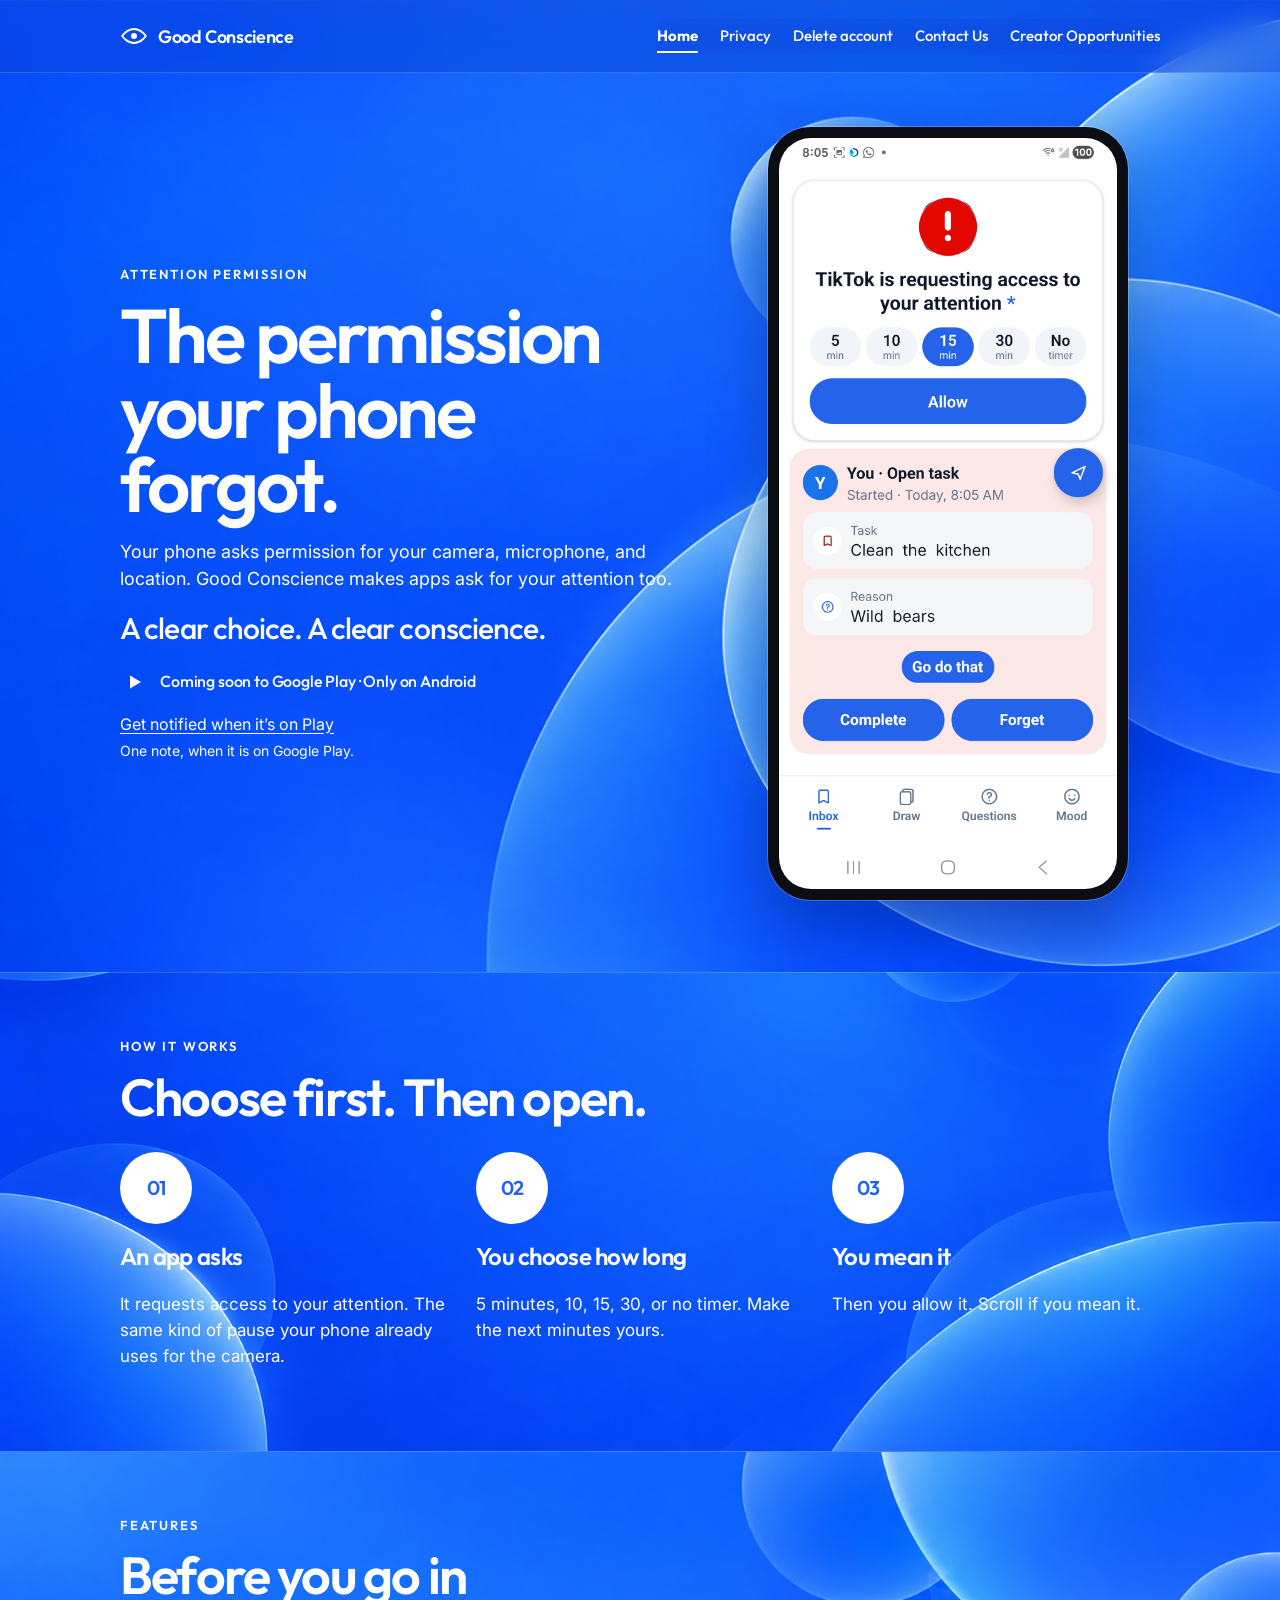
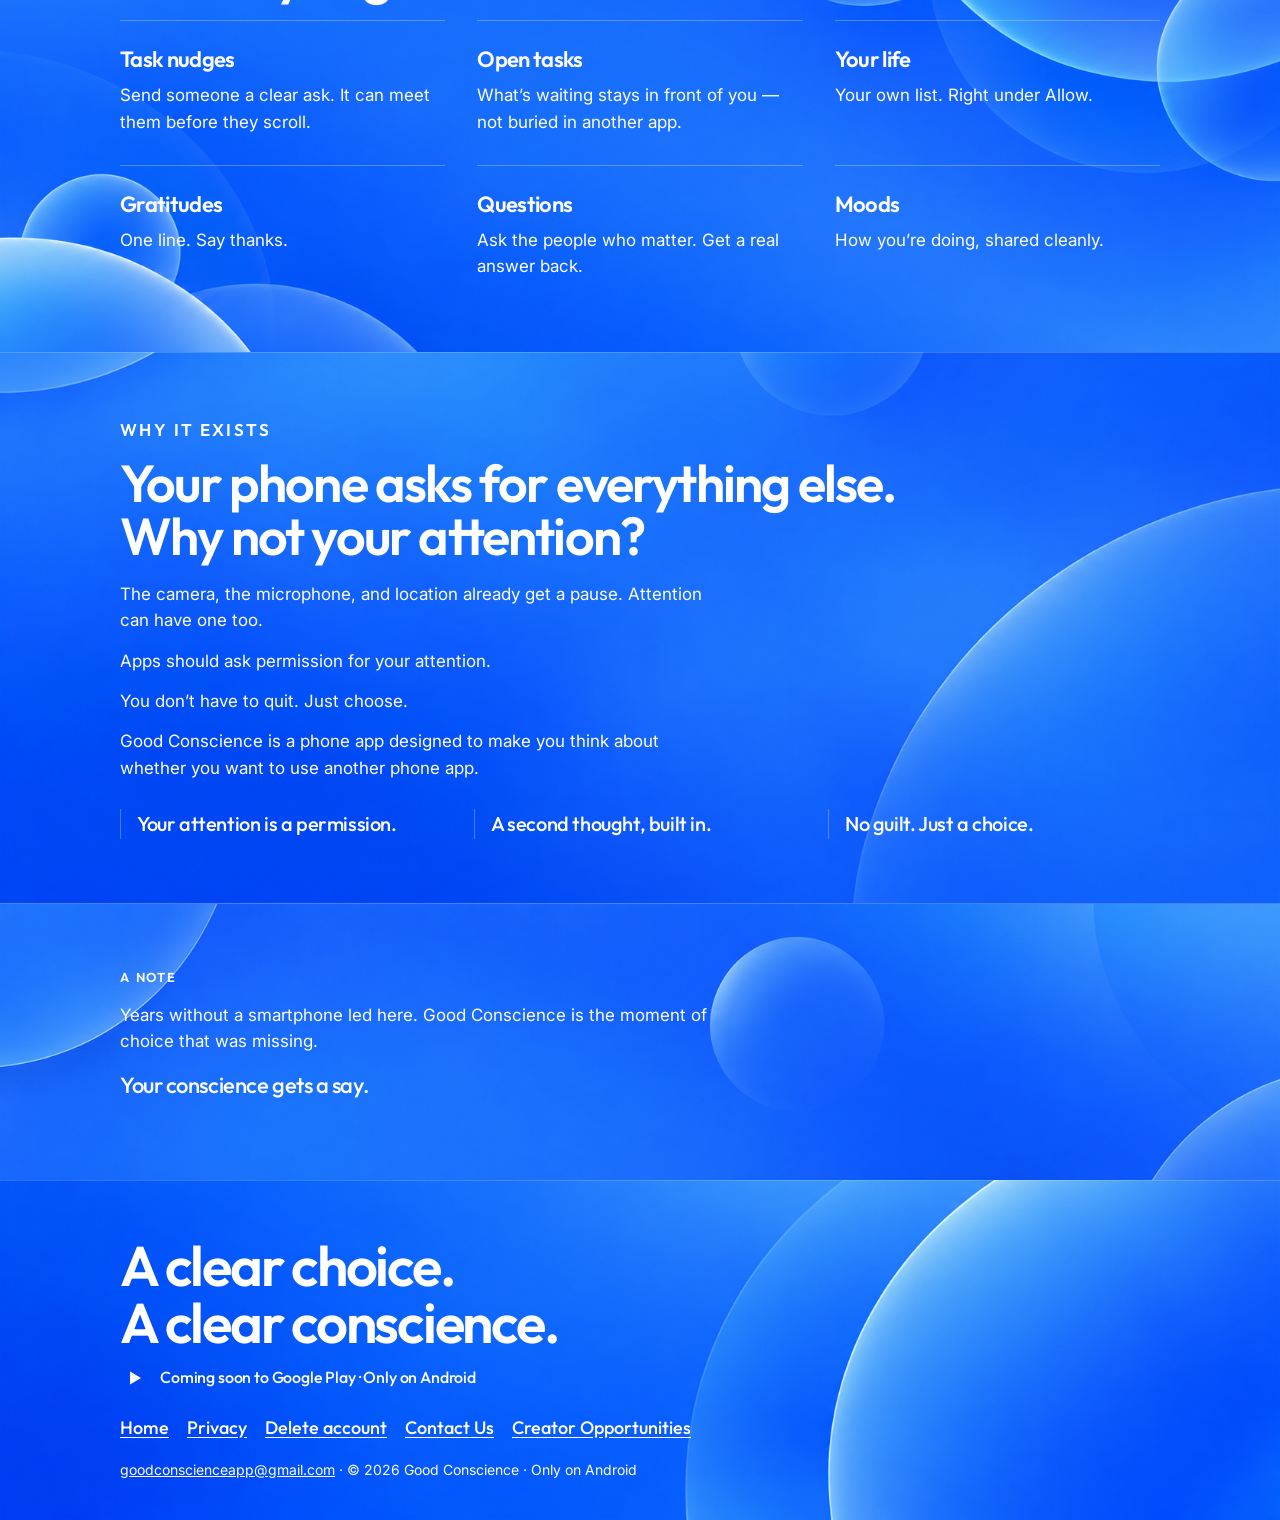
==== index.html @ 0070926f "Add orb backgrounds and the Before you go in features strip. Page chrome uses the supplied orb PNGs." ====
<!DOCTYPE html>
<html lang="en">
<head>
  <meta charset="utf-8">
  <meta name="viewport" content="width=device-width, initial-scale=1">
  <title>Good Conscience</title>
  <meta name="description" content="Your phone asks permission for your camera, microphone, and location. Good Conscience makes apps ask for your attention too. A clear choice. A clear conscience. Coming soon to Google Play. Only on Android.">
  <meta name="theme-color" content="#2563EA">
  <link rel="canonical" href="https://goodconscienceapp.github.io/good-conscience-site/">
  <link rel="icon" href="assets/favicon.svg" type="image/svg+xml">
  <link rel="preload" as="image" href="assets/bg/bg-orb-05.png">
  <link rel="preconnect" href="https://fonts.googleapis.com">
  <link rel="preconnect" href="https://fonts.gstatic.com" crossorigin>
  <link href="https://fonts.googleapis.com/css2?family=Inter:wght@400;500;600&amp;family=Outfit:wght@500;600;700&amp;display=swap" rel="stylesheet">
  <link rel="stylesheet" href="css/styles.css">
  <meta property="og:title" content="Good Conscience">
  <meta property="og:description" content="Your phone asks permission for your camera, microphone, and location. Good Conscience makes apps ask for your attention too. A clear choice. A clear conscience. Coming soon to Google Play. Only on Android.">
  <meta property="og:type" content="website">
  <meta property="og:url" content="https://goodconscienceapp.github.io/good-conscience-site/">
</head>
<body class="home">
  <a class="skip" href="#main">Skip to content</a>
  <header class="site-header">
    <div class="bar">
      <a class="logo" href="index.html"><svg width="28" height="28" viewBox="0 0 28 28" aria-hidden="true">
        <path d="M2.2 14s4.6-7 11.8-7 11.8 7 11.8 7-4.6 7-11.8 7S2.2 14 2.2 14z" fill="none" stroke="#fff" stroke-width="1.8"/>
        <circle cx="14" cy="14" r="3" fill="#fff"/>
      </svg> Good Conscience</a>
      <input class="nav-toggle" type="checkbox" id="nav-toggle">
      <label class="nav-btn" for="nav-toggle"><span class="closed">Menu</span><span class="open">Close</span></label>
      <nav class="nav" aria-label="Primary">
      <a href="index.html" aria-current="page">Home</a>
      <a href="privacy.html">Privacy</a>
      <a href="delete.html">Delete account</a>
      <a href="contact.html">Contact Us</a>
      <a href="creators.html">Creator Opportunities</a>
      </nav>
    </div>
  </header>
  <main id="main">
    <section class="hero">
      <div class="hero-copy">
        <p class="kicker">Attention permission</p>
        <h1>The permission your phone forgot.</h1>
        <p class="story">Your phone asks permission for your camera, microphone, and location. Good Conscience makes apps ask for your attention too.</p>
        <p class="payoff">A clear choice. A clear conscience.</p>
        <p class="store"><svg class="play" viewBox="0 0 28 28" aria-hidden="true">
        <path d="M10 7.5v13l11-6.5-11-6.5z" fill="#fff"/>
      </svg> <span>Coming soon to Google Play · Only on Android</span></p>
        <p class="notify"><a href="mailto:goodconscienceapp@gmail.com?subject=Notify%20me%20when%20Good%20Conscience%20is%20on%20Google%20Play&amp;body=Please%20tell%20me%20when%20Good%20Conscience%20is%20on%20Google%20Play.%0A%0A">Get notified when it’s on Play</a> <span>One note, when it is on Google Play.</span></p>
      </div>
      <figure class="phone">
        <img src="assets/access-screen.png" width="1080" height="2400" alt="Good Conscience access screen. TikTok is requesting access to your attention, with 5, 10, 15, or 30 minutes, or no timer, and Allow. Under that, an open task is expanded: the task, the reason, and Go do that." fetchpriority="high" decoding="async">
      </figure>
    </section>
    <section class="band" id="how" aria-labelledby="how-title">
      <p class="kicker">How it works</p>
      <h2 id="how-title">Choose first. Then open.</h2>
      <ol class="steps">
        <li class="step">
          <span class="num">01</span>
          <h3>An app asks</h3>
          <p>It requests access to your attention. The same kind of pause your phone already uses for the camera.</p>
        </li>
        <li class="step">
          <span class="num">02</span>
          <h3>You choose how long</h3>
          <p>5 minutes, 10, 15, 30, or no timer. Make the next minutes yours.</p>
        </li>
        <li class="step">
          <span class="num">03</span>
          <h3>You mean it</h3>
          <p>Then you allow it. Scroll if you mean it.</p>
        </li>
      </ol>
    </section>
    <section class="band" id="features" aria-labelledby="features-title">
      <p class="kicker">Features</p>
      <h2 id="features-title">Before you go in</h2>
      <ul class="features">
        <li>
          <h3>Task nudges</h3>
          <p>Send someone a clear ask. It can meet them before they scroll.</p>
        </li>
        <li>
          <h3>Open tasks</h3>
          <p>What’s waiting stays in front of you — not buried in another app.</p>
        </li>
        <li>
          <h3>Your life</h3>
          <p>Your own list. Right under Allow.</p>
        </li>
        <li>
          <h3>Gratitudes</h3>
          <p>One line. Say thanks.</p>
        </li>
        <li>
          <h3>Questions</h3>
          <p>Ask the people who matter. Get a real answer back.</p>
        </li>
        <li>
          <h3>Moods</h3>
          <p>How you’re doing, shared cleanly.</p>
        </li>
      </ul>
    </section>
    <section class="band why" id="why" aria-labelledby="why-title">
      <p class="kicker">Why it exists</p>
      <h2 id="why-title">Your phone asks for everything else. Why not your attention?</h2>
      <p>The camera, the microphone, and location already get a pause. Attention can have one too.</p>
      <p>Apps should ask permission for your attention.</p>
      <p>You don’t have to quit. Just choose.</p>
      <p>Good Conscience is a phone app designed to make you think about whether you want to use another phone app.</p>
      <ul class="phrases">
        <li class="phrase">Your attention is a permission.</li>
        <li class="phrase">A second thought, built in.</li>
        <li class="phrase">No guilt. Just a choice.</li>
      </ul>
    </section>
    <section class="band" id="note" aria-labelledby="note-title">
      <p class="kicker" id="note-title">A note</p>
      <p class="note-copy">Years without a smartphone led here. Good Conscience is the moment of choice that was missing.</p>
      <p class="note-copy">Your conscience gets a say.</p>
    </section>
  </main>
  <footer class="site-footer">
    <div class="footer-inner">
      <p class="footer-payoff">A clear choice.<br>A clear conscience.</p>
      <p class="store"><svg class="play" viewBox="0 0 28 28" aria-hidden="true">
        <path d="M10 7.5v13l11-6.5-11-6.5z" fill="#fff"/>
      </svg> <span>Coming soon to Google Play · Only on Android</span></p>
      <nav class="footer-links" aria-label="Footer">
        <a href="index.html">Home</a>
        <a href="privacy.html">Privacy</a>
        <a href="delete.html">Delete account</a>
        <a href="contact.html">Contact Us</a>
        <a href="creators.html">Creator Opportunities</a>
      </nav>
      <p class="fine"><a href="mailto:goodconscienceapp@gmail.com">goodconscienceapp@gmail.com</a> · © 2026 Good Conscience · Only on Android</p>
    </div>
  </footer>
</body>
</html>
---- css/styles.css ----
:root {
  --blue: #2563ea;
  --ink: #101828;
  --white: #ffffff;
  --display: "Outfit", "Avenir Next", "Segoe UI", sans-serif;
  --body: "Inter", "Segoe UI", sans-serif;
  --header: 72px;
  --measure: 40rem;
  --wide: 1120px;
}

*,
*::before,
*::after {
  box-sizing: border-box;
}

html {
  scroll-behavior: smooth;
}

body {
  margin: 0;
  background: var(--blue);
  color: var(--white);
  font-family: var(--body);
  font-size: 18px;
  line-height: 1.5;
  text-rendering: optimizeLegibility;
}

img {
  max-width: 100%;
  height: auto;
}

a {
  color: inherit;
}

:focus-visible {
  outline: 3px solid var(--white);
  outline-offset: 3px;
}

::selection {
  background: var(--white);
  color: var(--blue);
}

.skip {
  position: absolute;
  left: 16px;
  top: -48px;
  z-index: 40;
  background: var(--white);
  color: var(--blue);
  padding: 8px 14px;
  border-radius: 999px;
  font-family: var(--display);
  font-weight: 600;
  text-decoration: none;
}

.skip:focus {
  top: 12px;
}

.sr {
  position: absolute;
  width: 1px;
  height: 1px;
  padding: 0;
  margin: -1px;
  overflow: hidden;
  clip: rect(0, 0, 0, 0);
  white-space: nowrap;
  border: 0;
}

.site-header {
  position: sticky;
  top: 0;
  z-index: 30;
  background: rgba(18, 62, 210, 0.42);
  backdrop-filter: blur(16px) saturate(1.15);
  -webkit-backdrop-filter: blur(16px) saturate(1.15);
  border-bottom: 1px solid rgba(255, 255, 255, 0.16);
}

.bar {
  max-width: var(--wide);
  margin: 0 auto;
  min-height: var(--header);
  padding: 14px 22px;
  display: flex;
  align-items: center;
  justify-content: space-between;
  gap: 20px;
  position: relative;
}

.logo {
  display: inline-flex;
  align-items: center;
  gap: 10px;
  text-decoration: none;
  font-family: var(--display);
  font-weight: 600;
  font-size: 18px;
  letter-spacing: -0.02em;
  white-space: nowrap;
}

.logo svg {
  display: block;
}

.nav-toggle {
  position: absolute;
  width: 1px;
  height: 1px;
  margin: 0;
  opacity: 0;
}

.nav-btn {
  display: inline-flex;
  align-items: center;
  justify-content: center;
  border: 1px solid rgba(255, 255, 255, 0.55);
  border-radius: 999px;
  padding: 8px 16px;
  font-family: var(--display);
  font-weight: 600;
  font-size: 15px;
  cursor: pointer;
}

.nav-btn .open {
  display: none;
}

.nav-toggle:checked + .nav-btn .closed {
  display: none;
}

.nav-toggle:checked + .nav-btn .open {
  display: inline;
}

.nav-toggle:focus-visible + .nav-btn {
  outline: 3px solid var(--white);
  outline-offset: 3px;
}

.nav {
  display: none;
  position: absolute;
  left: 0;
  right: 0;
  top: 100%;
  background: rgba(14, 52, 190, 0.94);
  backdrop-filter: blur(18px);
  -webkit-backdrop-filter: blur(18px);
  border-bottom: 1px solid rgba(255, 255, 255, 0.16);
  padding: 8px 22px 22px;
  flex-direction: column;
  gap: 4px;
}

.nav-toggle:checked ~ .nav {
  display: flex;
}

.nav a {
  text-decoration: none;
  font-family: var(--display);
  font-weight: 500;
  font-size: 18px;
  padding: 12px 0;
  border-bottom: 1px solid rgba(255, 255, 255, 0.12);
}

.nav a[aria-current="page"] {
  font-weight: 700;
}

.hero,
.band,
.page,
.site-footer {
  position: relative;
}

.hero {
  max-width: none;
  width: 100%;
  margin: 0;
  padding: 36px max(22px, calc((100% - var(--wide)) / 2 + 22px)) 28px;
  display: grid;
  gap: 28px;
  overflow: hidden;
  background-color: var(--blue);
  background-repeat: no-repeat;
  background-size: cover;
  background-position: left center;
}

.hero-copy,
.phone {
  position: relative;
  z-index: 1;
}

.kicker {
  margin: 0 0 14px;
  font-family: var(--display);
  font-size: 13px;
  font-weight: 600;
  letter-spacing: 0.14em;
  text-transform: uppercase;
}

h1,
h2,
.payoff,
.logo,
.step h3,
.phrase,
.button,
.nav a,
.nav-btn,
.store {
  font-family: var(--display);
}

h1 {
  margin: 0 0 16px;
  font-weight: 600;
  font-size: clamp(40px, 8vw, 76px);
  line-height: 0.98;
  letter-spacing: -0.04em;
}

.story {
  margin: 0 0 18px;
  max-width: 36rem;
  font-size: 18px;
  line-height: 1.5;
}

.payoff {
  margin: 0 0 22px;
  font-size: clamp(22px, 3vw, 30px);
  font-weight: 500;
  letter-spacing: -0.03em;
  line-height: 1.2;
}

.store {
  display: flex;
  align-items: center;
  gap: 12px;
  margin: 0 0 16px;
  font-size: 16px;
  font-weight: 500;
  letter-spacing: -0.01em;
  line-height: 1.35;
}

.play {
  flex: 0 0 auto;
  width: 28px;
  height: 28px;
}

.notify {
  display: inline-block;
  margin: 0;
  color: var(--white);
  font-size: 16px;
  text-underline-offset: 3px;
}

.notify span {
  display: block;
  margin-top: 4px;
  font-size: 14px;
}

.phone {
  margin: 8px auto 0;
  width: min(340px, 86vw);
  padding: 11px;
  background: #0b0d12;
  border-radius: 42px;
  box-shadow:
    0 0 0 1px rgba(255, 255, 255, 0.22),
    0 28px 60px rgba(6, 16, 48, 0.28);
}

.phone img {
  display: block;
  width: 100%;
  height: auto;
  border-radius: 32px;
  background: #fff;
}

.band {
  max-width: none;
  width: 100%;
  margin: 0;
  padding: 64px max(22px, calc((100% - var(--wide)) / 2 + 22px));
  border-top: 1px solid rgba(255, 255, 255, 0.18);
  background-color: var(--blue);
  background-repeat: no-repeat;
  background-size: cover;
}

h2 {
  margin: 0 0 18px;
  max-width: 16em;
  font-weight: 600;
  font-size: clamp(32px, 5vw, 52px);
  line-height: 1.02;
  letter-spacing: -0.035em;
}

.lede,
.why p,
.note-copy {
  margin: 0 0 14px;
  max-width: 38rem;
}

.steps {
  list-style: none;
  margin: 28px 0 0;
  padding: 0;
  display: grid;
  gap: 28px;
}

.step {
  margin: 0;
}

.num {
  display: grid;
  place-items: center;
  width: 72px;
  height: 72px;
  margin-bottom: 14px;
  border-radius: 50%;
  background: var(--white);
  color: var(--blue);
  font-family: var(--display);
  font-weight: 600;
  font-size: 20px;
  letter-spacing: -0.03em;
}

.step h3 {
  margin: 0 0 8px;
  font-size: 24px;
  font-weight: 600;
  letter-spacing: -0.03em;
}

.step p,
.why p,
.note-copy,
.page p,
.doc p,
.features p {
  font-size: 17px;
  line-height: 1.55;
}

.features {
  list-style: none;
  margin: 8px 0 0;
  padding: 0;
  display: grid;
  gap: 0;
}

.features li {
  margin: 0;
  padding: 22px 0 8px;
  border-top: 1px solid rgba(255, 255, 255, 0.28);
}

.features h3 {
  margin: 0 0 6px;
  font-family: var(--display);
  font-size: 22px;
  font-weight: 600;
  letter-spacing: -0.03em;
}

.features p {
  margin: 0;
  max-width: 36ch;
}

.phrases {
  list-style: none;
  margin: 28px 0 0;
  padding: 0;
  display: grid;
  gap: 12px;
}

.phrase {
  margin: 0;
  padding-top: 12px;
  border-top: 1px solid rgba(255, 255, 255, 0.28);
  font-size: 20px;
  font-weight: 500;
  letter-spacing: -0.02em;
}

.note-copy + .note-copy {
  margin-top: 8px;
  font-family: var(--display);
  font-size: 22px;
  font-weight: 500;
  letter-spacing: -0.02em;
}

.page {
  max-width: 760px;
  margin: 0 auto;
  padding: 40px 22px 72px;
}

.page h1 {
  font-size: clamp(40px, 7vw, 68px);
  max-width: 14ch;
}

.page .story {
  font-size: 18px;
}

.page .payoff {
  margin-top: 28px;
}

.mail {
  display: inline-block;
  margin-top: 8px;
  color: var(--white);
  font-family: var(--display);
  font-weight: 600;
  font-size: 18px;
  letter-spacing: -0.02em;
}

.points {
  margin: 28px 0 0;
  padding: 0;
  list-style: none;
  display: grid;
  gap: 18px;
}

.points li {
  padding-top: 16px;
  border-top: 1px solid rgba(255, 255, 255, 0.22);
}

.points h2 {
  font-size: 22px;
  max-width: none;
  margin: 0 0 6px;
}

.doc {
  max-width: 42rem;
  margin: 0 auto;
  padding: 36px 22px 88px;
}

.doc h1 {
  font-size: clamp(36px, 6vw, 56px);
  max-width: 16ch;
  margin-bottom: 12px;
}

.doc h2 {
  font-size: 26px;
  max-width: none;
  margin: 36px 0 8px;
  letter-spacing: -0.03em;
}

.doc p {
  margin: 0 0 14px;
}

.doc a,
.page a {
  overflow-wrap: anywhere;
}

.doc a {
  color: var(--white);
}

.doc .button {
  display: inline-block;
  margin: 8px 0 20px;
  background: var(--white);
  color: var(--blue);
  text-decoration: none;
  border-radius: 999px;
  padding: 14px 22px;
  font-family: var(--display);
  font-weight: 600;
  letter-spacing: -0.02em;
}

.doc .button:hover {
  background: rgba(255, 255, 255, 0.9);
}

.doc .button:focus-visible {
  outline-color: #0b1220;
}

.doc .note {
  background: rgba(255, 255, 255, 0.12);
  border-radius: 22px;
  padding: 16px 18px;
}

.site-footer {
  border-top: 1px solid rgba(255, 255, 255, 0.18);
  padding: 56px max(22px, calc((100% - var(--wide)) / 2 + 22px)) 40px;
  background-color: var(--blue);
  background-repeat: no-repeat;
  background-size: cover;
}

.footer-inner {
  max-width: var(--wide);
  margin: 0 auto;
}

.footer-payoff {
  margin: 0 0 12px;
  font-family: var(--display);
  font-weight: 600;
  font-size: clamp(32px, 5vw, 56px);
  line-height: 1.02;
  letter-spacing: -0.04em;
}

.footer-links {
  display: flex;
  flex-wrap: wrap;
  gap: 8px 18px;
  margin: 22px 0 18px;
}

.footer-links a {
  font-family: var(--display);
  font-weight: 500;
  text-underline-offset: 3px;
}

.fine {
  margin: 0;
  font-size: 14px;
}

@media (min-width: 800px) {
  .features {
    grid-template-columns: repeat(3, 1fr);
    gap: 22px 32px;
  }

  .steps {
    grid-template-columns: repeat(3, 1fr);
    gap: 28px;
  }

  .phrases {
    grid-template-columns: repeat(3, 1fr);
    gap: 22px;
  }

  .phrase {
    padding-top: 0;
    padding-left: 16px;
    border-top: 0;
    border-left: 1px solid rgba(255, 255, 255, 0.28);
  }
}

@media (min-width: 980px) {
  .nav-btn {
    display: none;
  }

  .nav {
    display: flex;
    position: static;
    flex-direction: row;
    align-items: center;
    gap: 4px 22px;
    padding: 0;
    border: 0;
    background: transparent;
  }

  .nav a {
    font-size: 15px;
    padding: 6px 0;
    border-bottom: 0;
  }

  .nav a[aria-current="page"] {
    box-shadow: inset 0 -2px 0 var(--white);
  }

  .hero {
    grid-template-columns: minmax(0, 1.15fr) minmax(280px, 0.85fr);
    align-items: center;
    gap: 40px;
    padding: calc(54px + var(--header)) max(40px, calc((100% - var(--wide)) / 2 + 40px)) 72px;
    min-height: 100vh;
    background-position: 72% center;
  }

  .phone {
    width: min(360px, 100%);
    margin: 0 auto;
  }

  .bar {
    padding-left: 40px;
    padding-right: 40px;
  }

  .band,
  .site-footer {
    padding-left: max(40px, calc((100% - var(--wide)) / 2 + 40px));
    padding-right: max(40px, calc((100% - var(--wide)) / 2 + 40px));
  }
}

/* Real orb fields. Files are the supplied PNGs, scaled and cropped with cover. */
.home .hero {
  margin-top: calc(var(--header) * -1);
  padding-top: calc(36px + var(--header));
  background-image: url("../assets/bg/bg-orb-05.png");
}

.home #how {
  background-image: url("../assets/bg/bg-orb-03.png");
  background-position: center 72%;
}

.home #features {
  background-image: url("../assets/bg/bg-orb-01.png");
  background-position: left top;
}

.home #why {
  background-image: url("../assets/bg/bg-orb-02.png");
  background-position: left bottom;
}

.home #note {
  background-image: url("../assets/bg/bg-orb-08.png");
  background-position: center top;
}

.home .site-footer {
  background-image: url("../assets/bg/bg-orb-06.png");
  background-position: left bottom;
}

.orb-page {
  background-color: var(--blue);
  background-repeat: no-repeat;
  background-size: cover;
  background-position: center center;
}

.orb-03 { background-image: url("../assets/bg/bg-orb-03.png"); background-position: center bottom; }
.orb-01 { background-image: url("../assets/bg/bg-orb-01.png"); background-position: left top; }
.orb-04 { background-image: url("../assets/bg/bg-orb-04.png"); background-position: center bottom; }
.orb-07 { background-image: url("../assets/bg/bg-orb-07.png"); background-position: center top; }
.orb-09 { background-image: url("../assets/bg/bg-orb-09.png"); background-position: left bottom; }

@media (min-width: 980px) {
  .home .hero {
    padding-top: calc(54px + var(--header));
  }

  .orb-page {
    background-attachment: fixed;
  }
}

@media (prefers-reduced-motion: reduce) {
  html {
    scroll-behavior: auto;
  }

  .orb-page {
    background-attachment: scroll;
  }
}
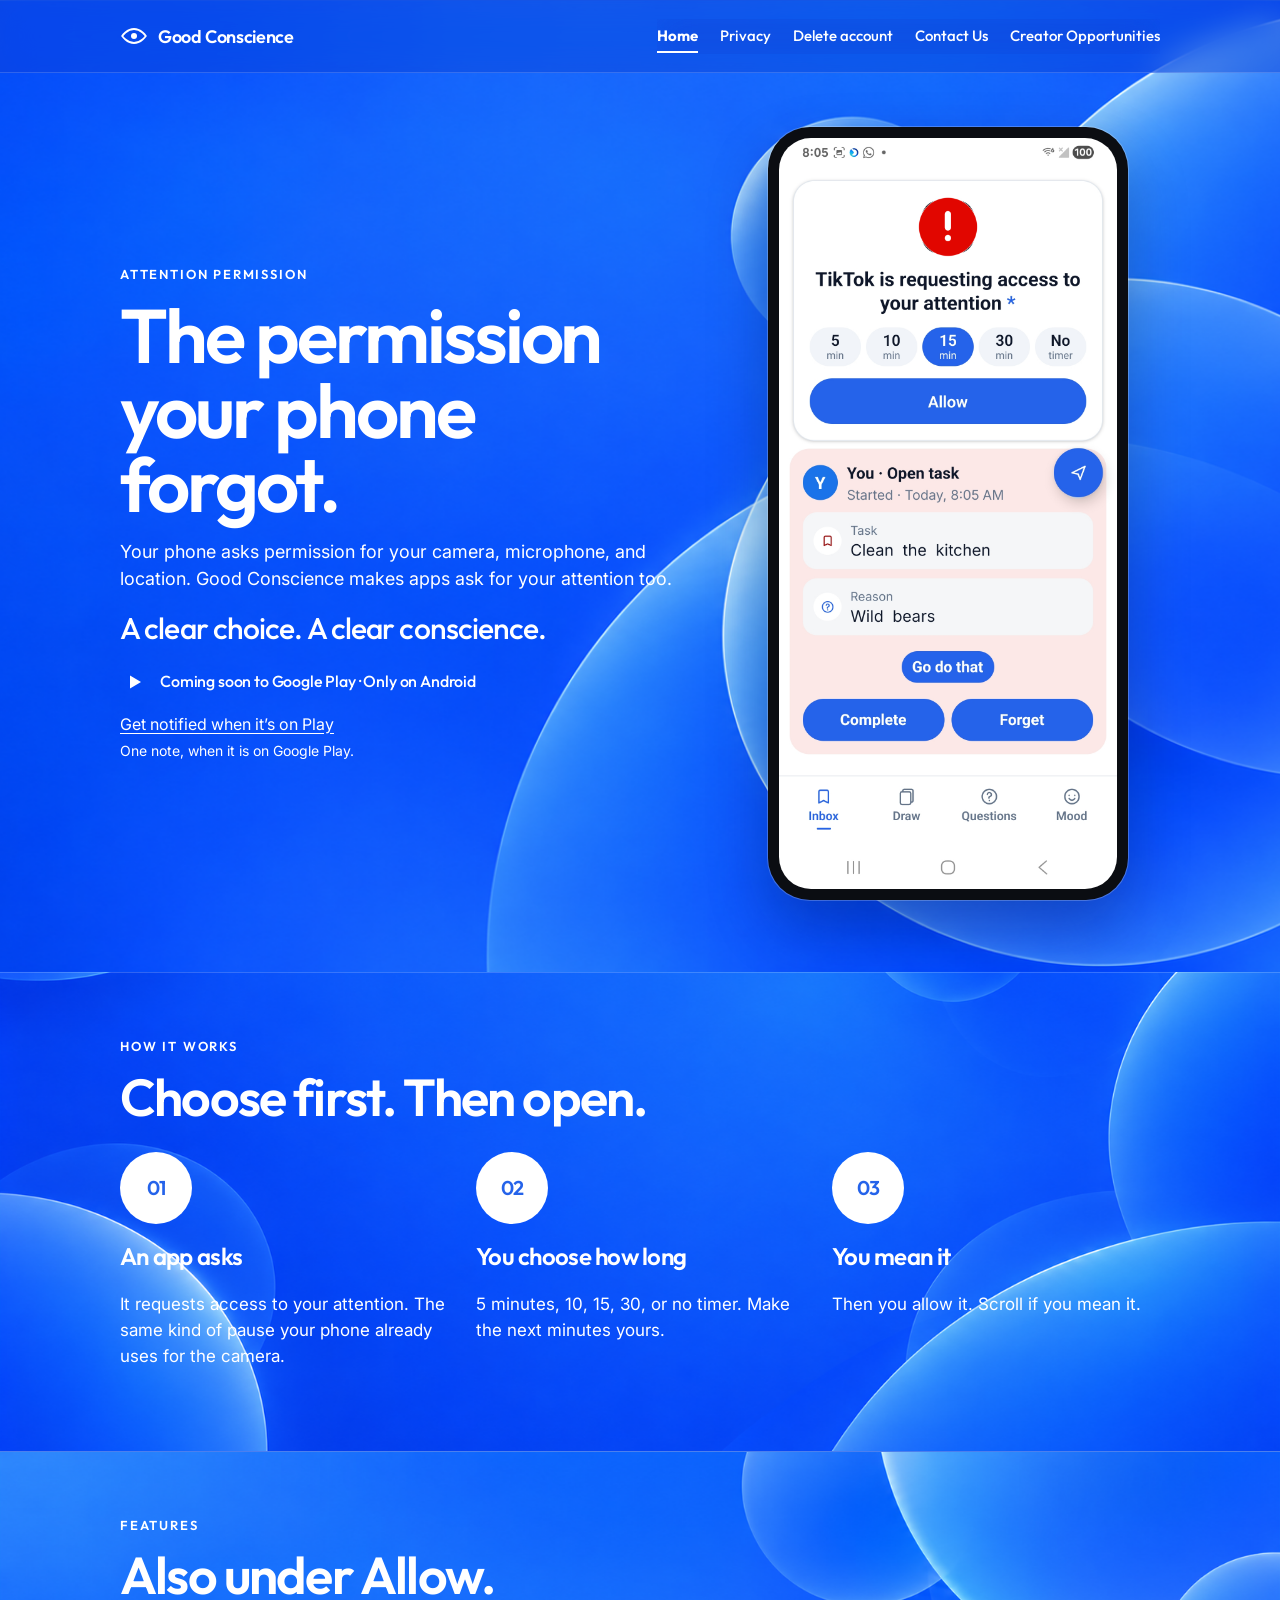
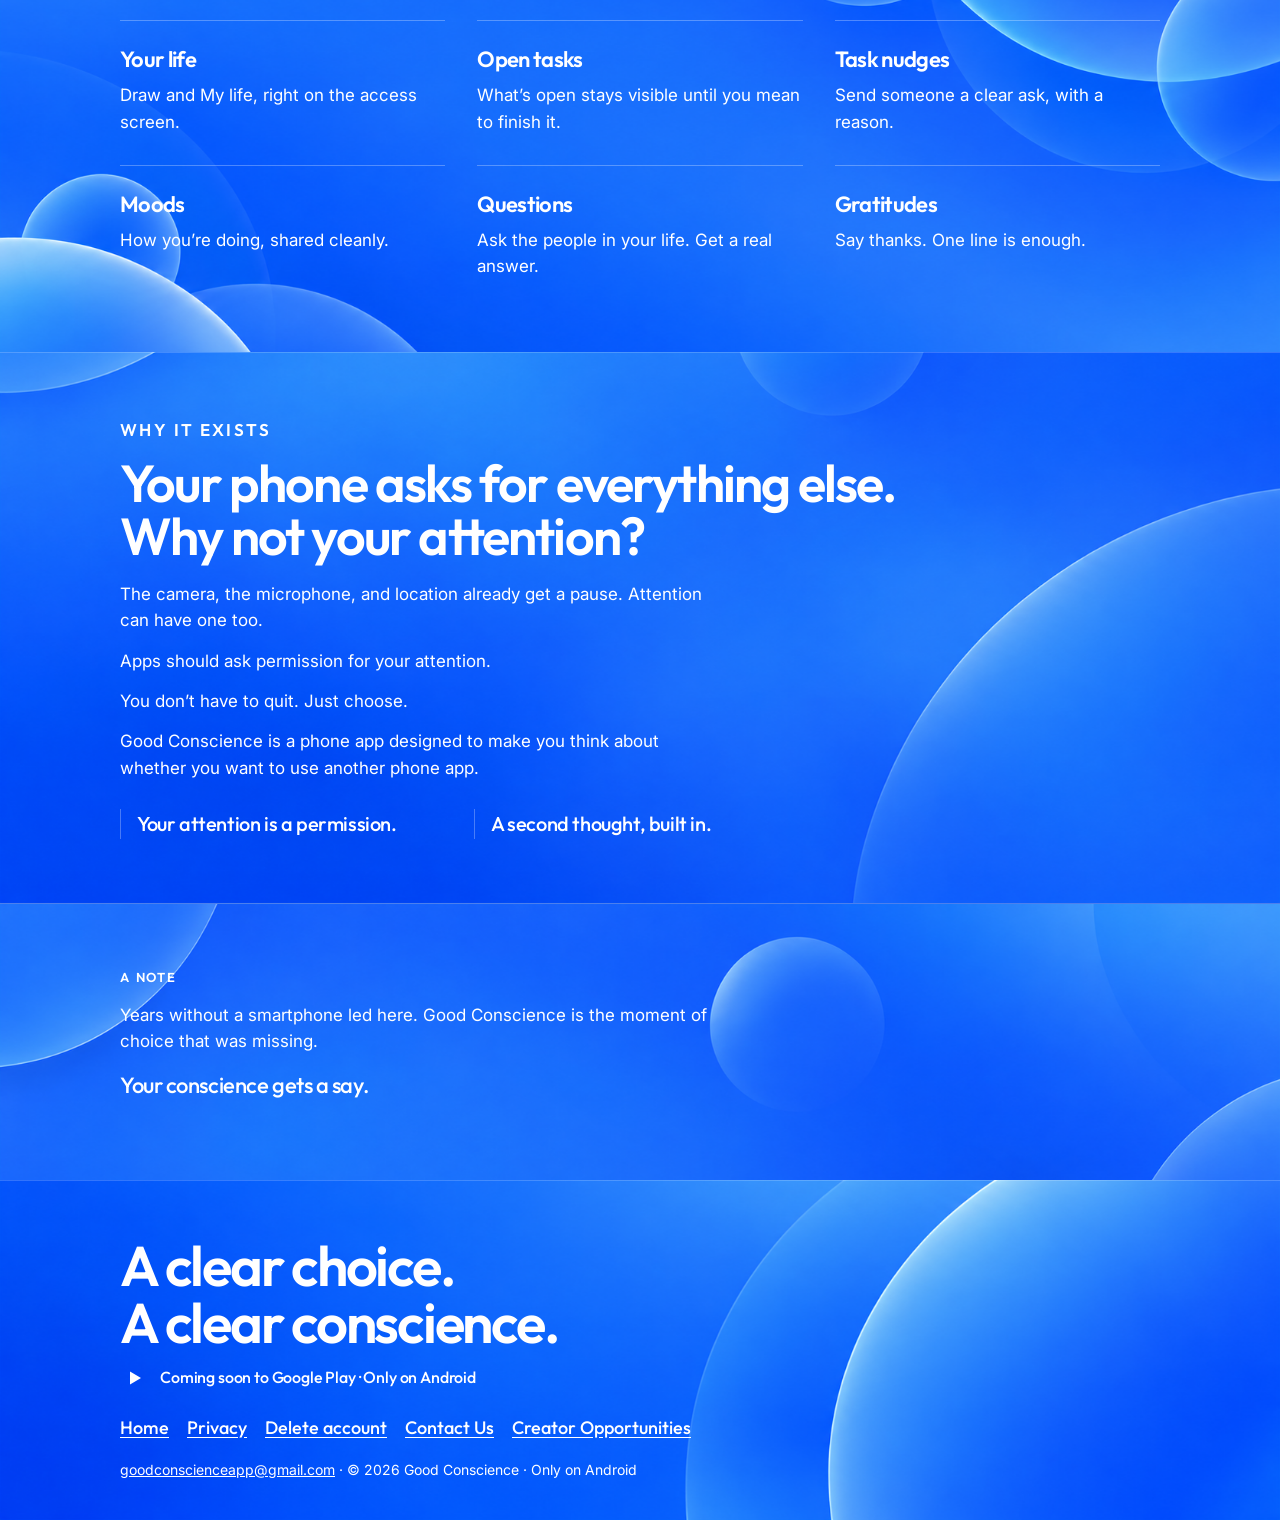
==== commit 263a1ae1: "Update the Features strip to Also under Allow. Six short lines, in order: Your life, Open tasks, Tas" ====
--- a/index.html
+++ b/index.html
@@ -76,31 +76,31 @@
     </section>
     <section class="band" id="features" aria-labelledby="features-title">
       <p class="kicker">Features</p>
-      <h2 id="features-title">Before you go in</h2>
+      <h2 id="features-title">Also under Allow.</h2>
       <ul class="features">
         <li>
-          <h3>Task nudges</h3>
-          <p>Send someone a clear ask. It can meet them before they scroll.</p>
+          <h3>Your life</h3>
+          <p>Draw and My life, right on the access screen.</p>
         </li>
         <li>
           <h3>Open tasks</h3>
-          <p>What’s waiting stays in front of you — not buried in another app.</p>
+          <p>What’s open stays visible until you mean to finish it.</p>
         </li>
         <li>
-          <h3>Your life</h3>
-          <p>Your own list. Right under Allow.</p>
-        </li>
-        <li>
-          <h3>Gratitudes</h3>
-          <p>One line. Say thanks.</p>
-        </li>
-        <li>
-          <h3>Questions</h3>
-          <p>Ask the people who matter. Get a real answer back.</p>
+          <h3>Task nudges</h3>
+          <p>Send someone a clear ask, with a reason.</p>
         </li>
         <li>
           <h3>Moods</h3>
           <p>How you’re doing, shared cleanly.</p>
+        </li>
+        <li>
+          <h3>Questions</h3>
+          <p>Ask the people in your life. Get a real answer.</p>
+        </li>
+        <li>
+          <h3>Gratitudes</h3>
+          <p>Say thanks. One line is enough.</p>
         </li>
       </ul>
     </section>
@@ -114,7 +114,6 @@
       <ul class="phrases">
         <li class="phrase">Your attention is a permission.</li>
         <li class="phrase">A second thought, built in.</li>
-        <li class="phrase">No guilt. Just a choice.</li>
       </ul>
     </section>
     <section class="band" id="note" aria-labelledby="note-title">
--- a/css/styles.css
+++ b/css/styles.css
@@ -403,7 +403,7 @@
 
 .features p {
   margin: 0;
-  max-width: 36ch;
+  max-width: 28em;
 }
 
 .phrases {
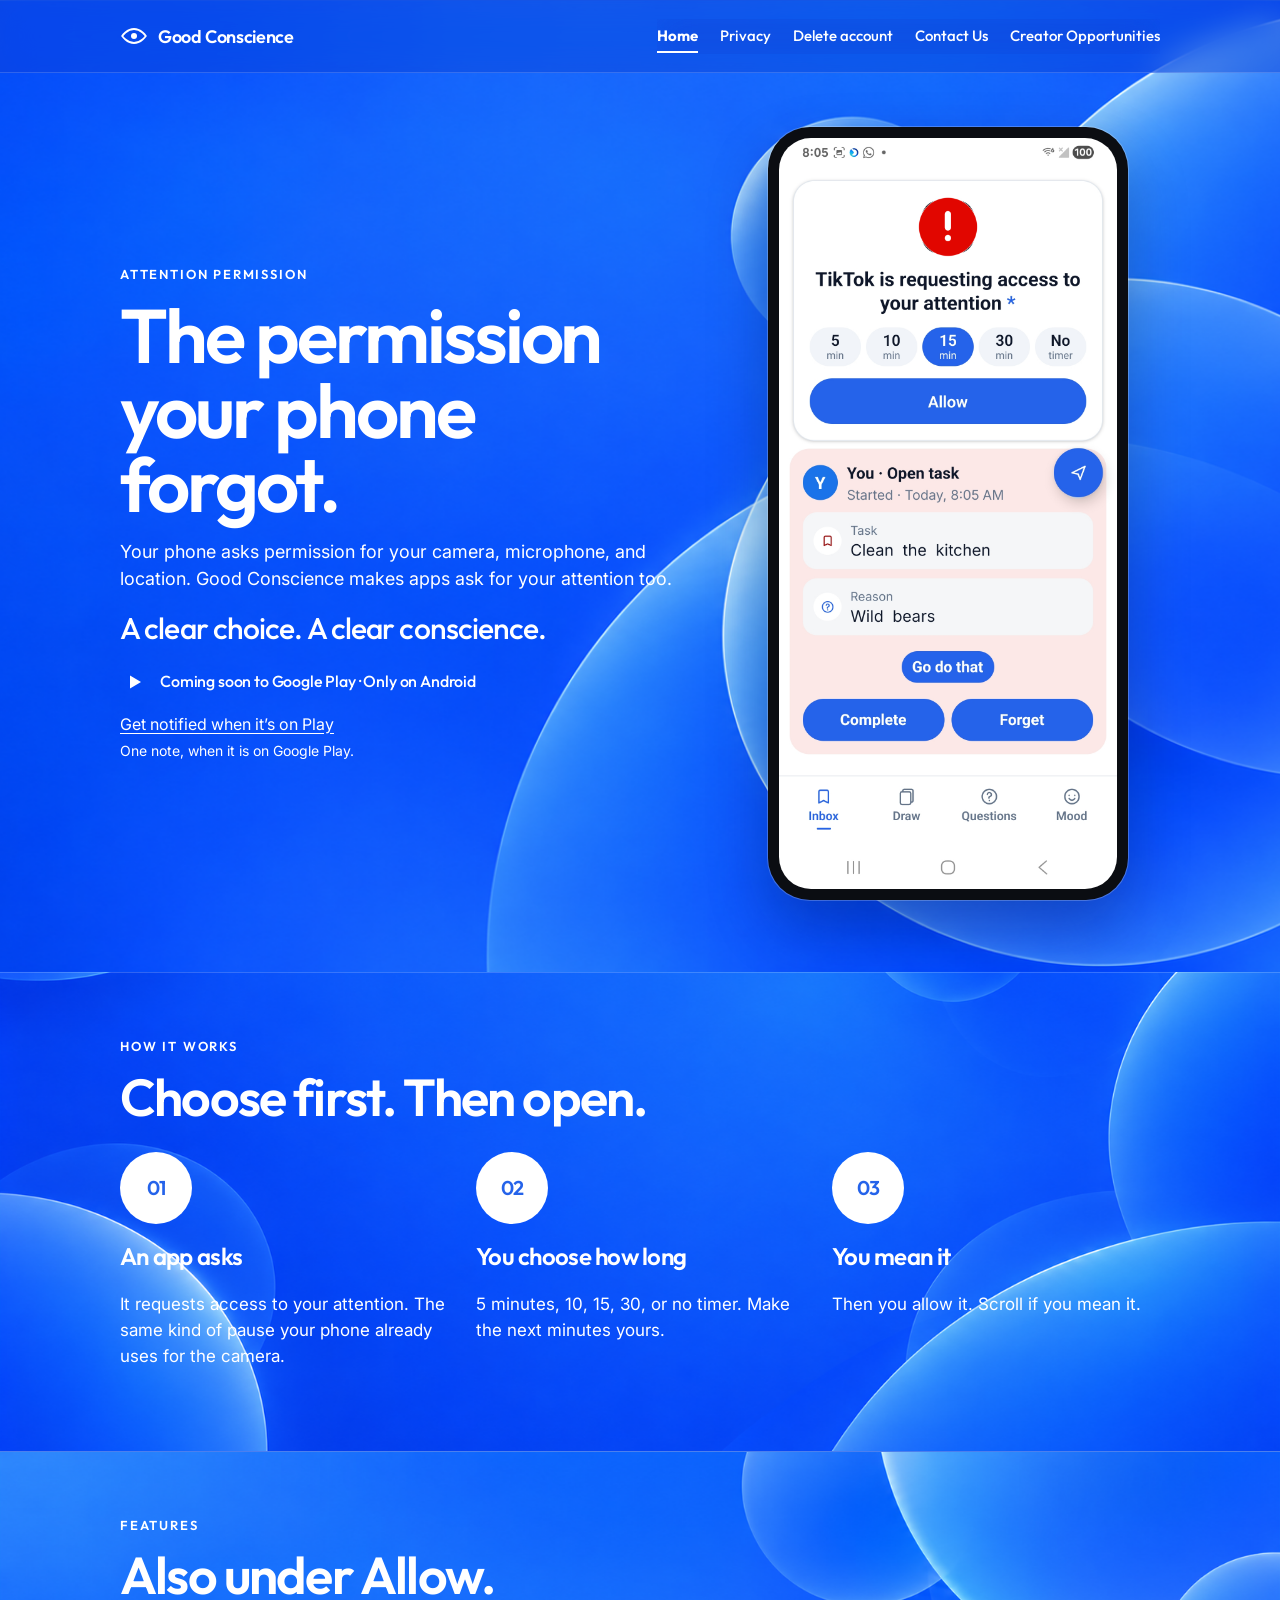
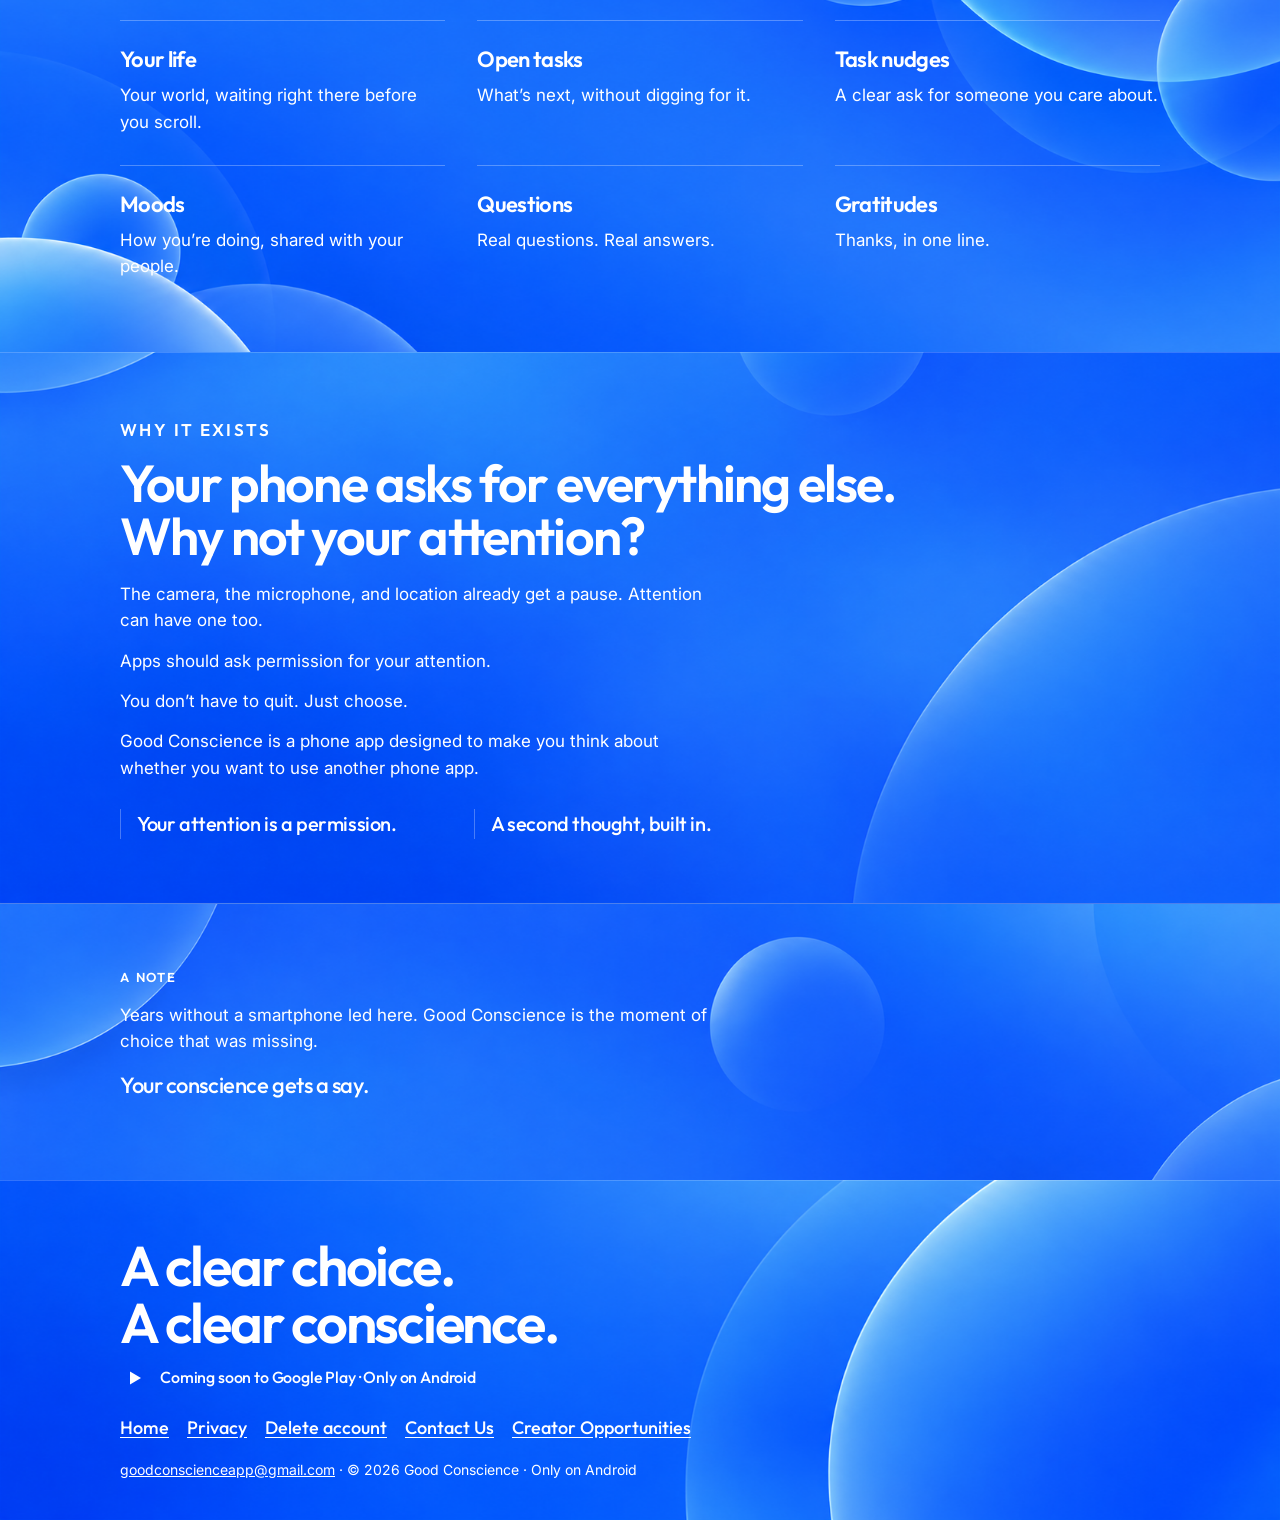
==== commit 13220ba2: "Rewrite the Features strip in marketing voice. Also under Allow now uses short benefit lines for You" ====
--- a/index.html
+++ b/index.html
@@ -80,27 +80,27 @@
       <ul class="features">
         <li>
           <h3>Your life</h3>
-          <p>Draw and My life, right on the access screen.</p>
+          <p>Your world, waiting right there before you scroll.</p>
         </li>
         <li>
           <h3>Open tasks</h3>
-          <p>What’s open stays visible until you mean to finish it.</p>
+          <p>What’s next, without digging for it.</p>
         </li>
         <li>
           <h3>Task nudges</h3>
-          <p>Send someone a clear ask, with a reason.</p>
+          <p>A clear ask for someone you care about.</p>
         </li>
         <li>
           <h3>Moods</h3>
-          <p>How you’re doing, shared cleanly.</p>
+          <p>How you’re doing, shared with your people.</p>
         </li>
         <li>
           <h3>Questions</h3>
-          <p>Ask the people in your life. Get a real answer.</p>
+          <p>Real questions. Real answers.</p>
         </li>
         <li>
           <h3>Gratitudes</h3>
-          <p>Say thanks. One line is enough.</p>
+          <p>Thanks, in one line.</p>
         </li>
       </ul>
     </section>
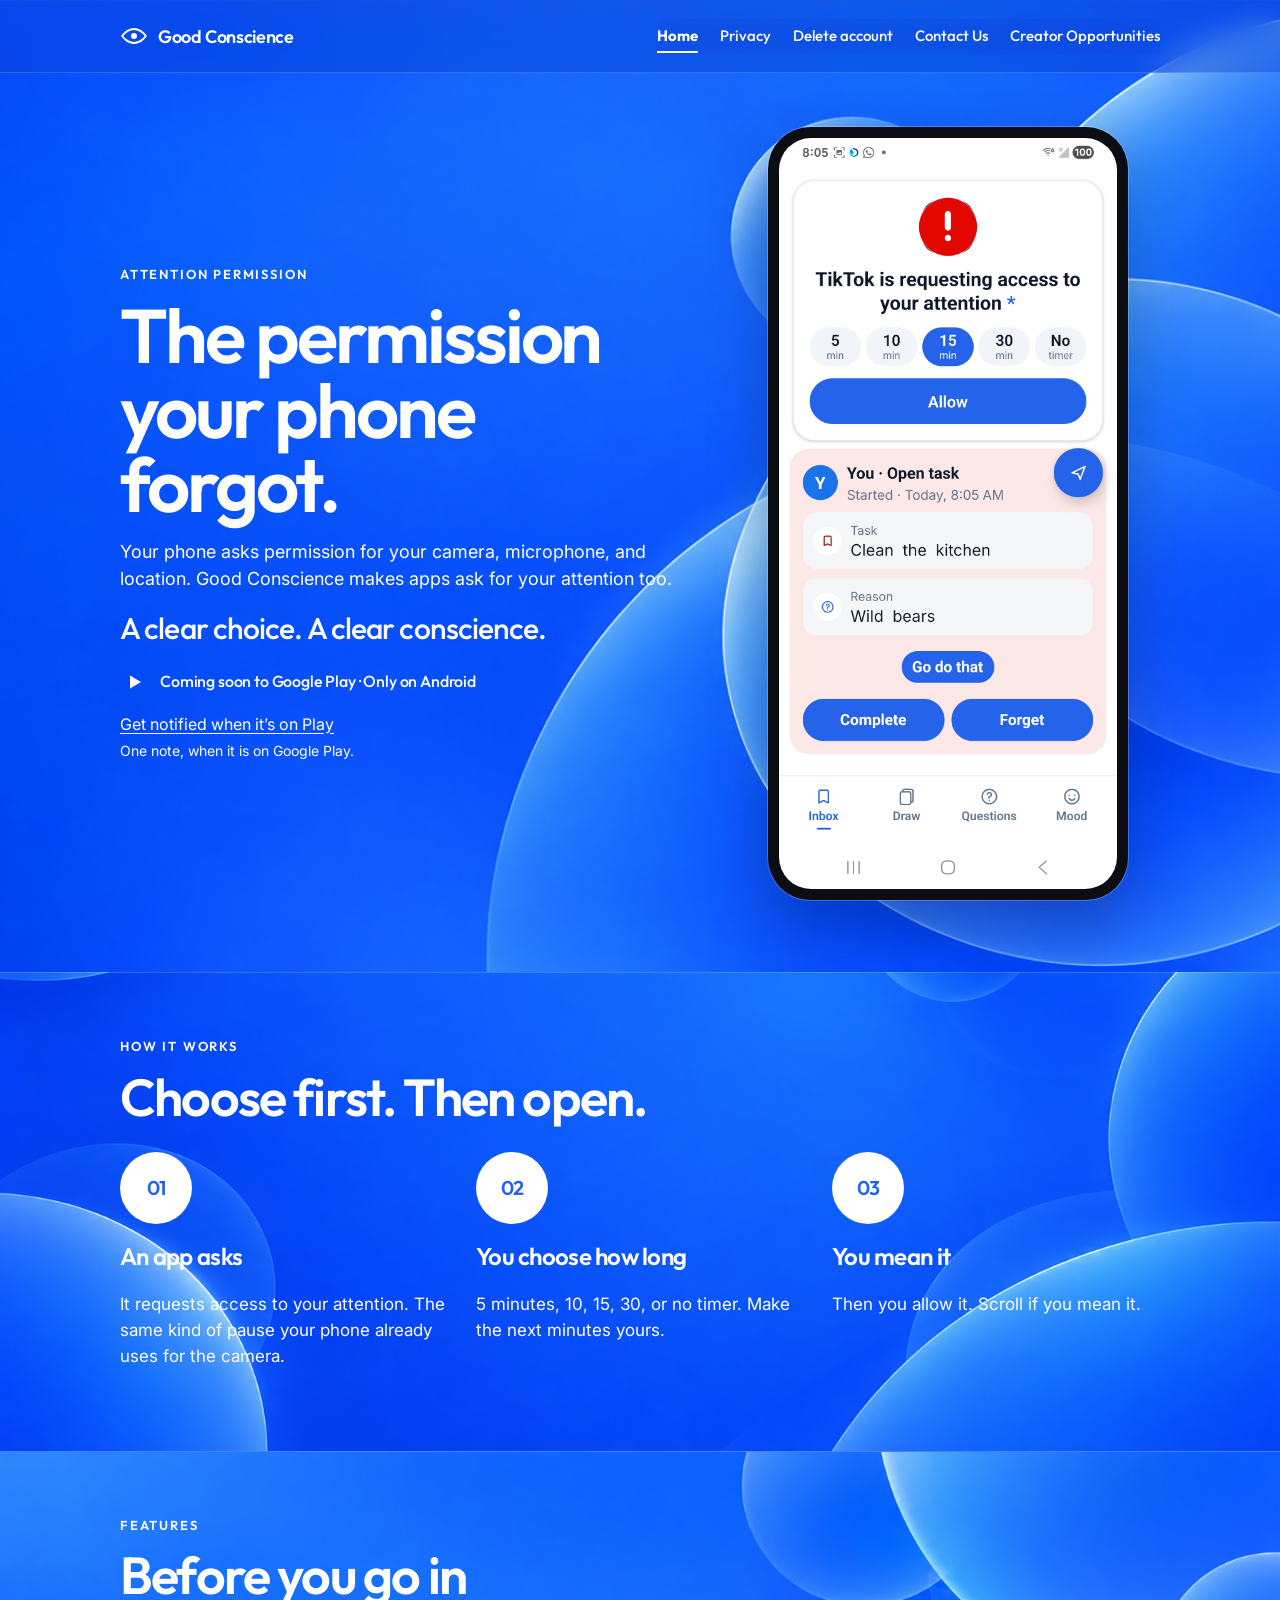
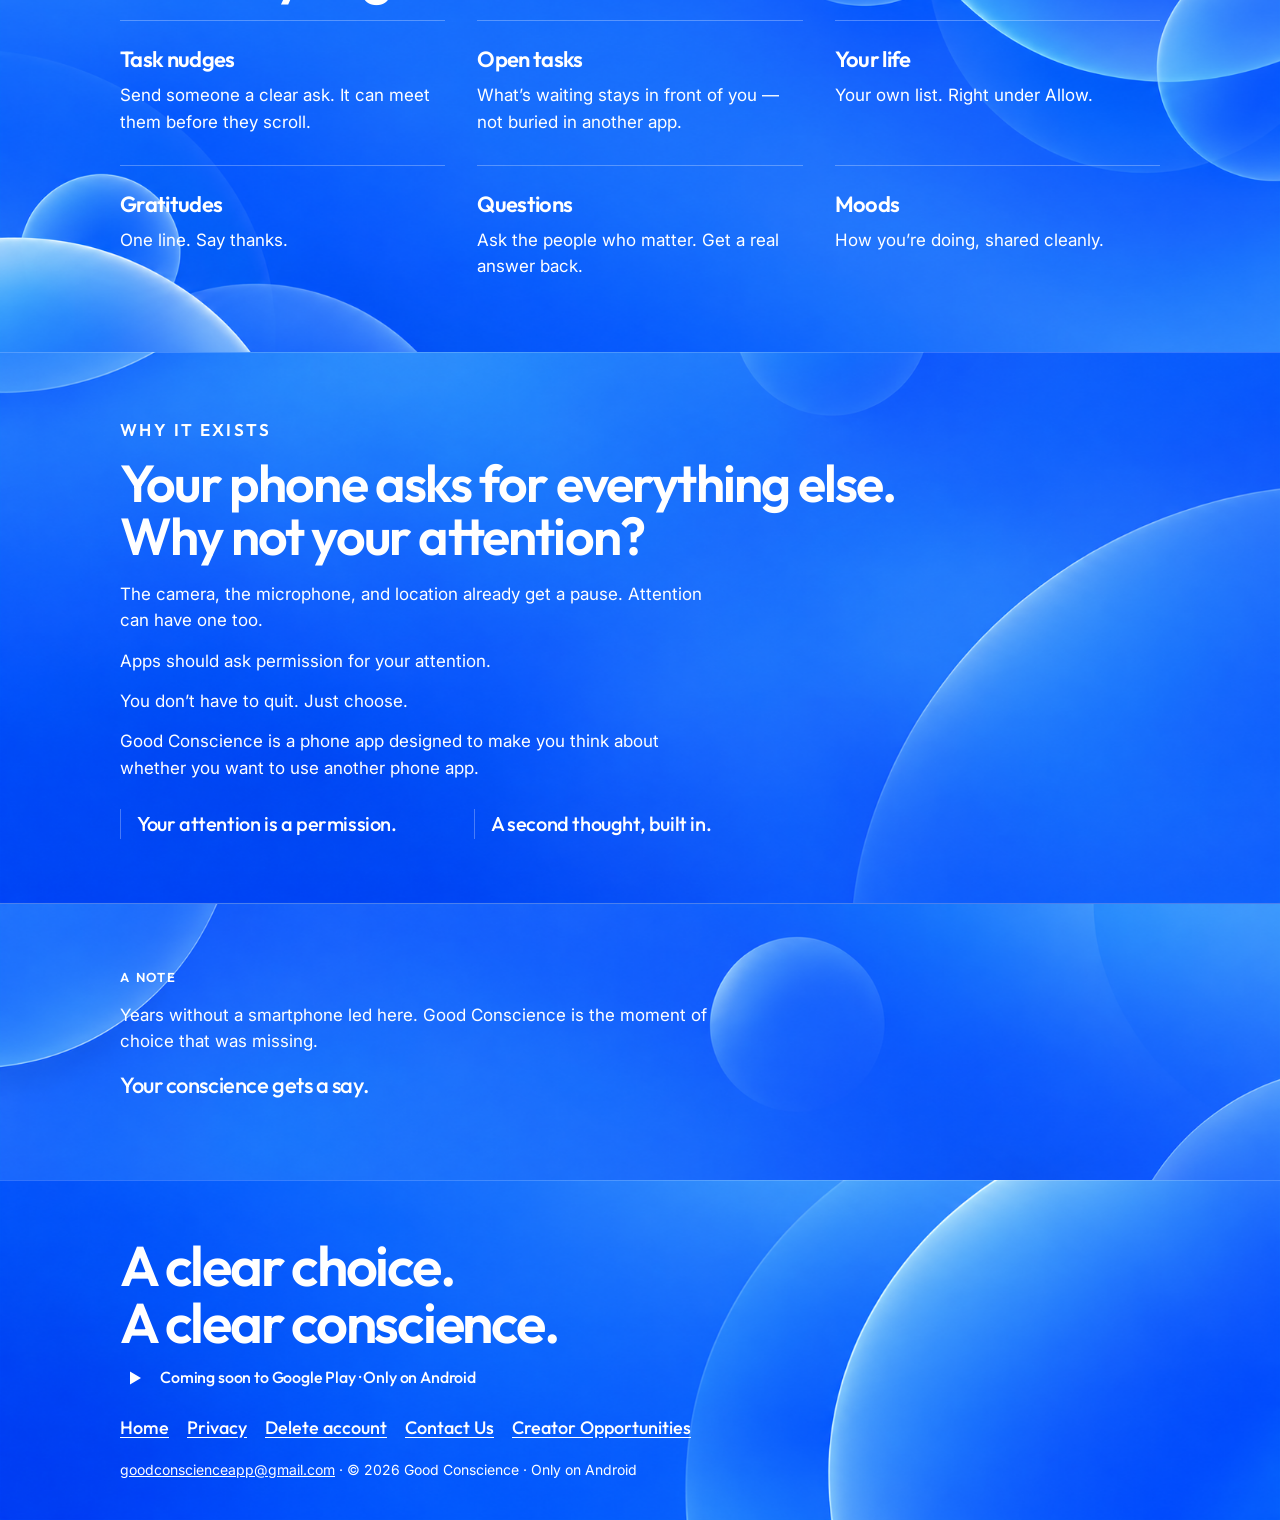
==== commit 9c6003f8: "Replace the Features strip with Before you go in. Task nudges lead, then open tasks, your life, grat" ====
--- a/index.html
+++ b/index.html
@@ -76,31 +76,31 @@
     </section>
     <section class="band" id="features" aria-labelledby="features-title">
       <p class="kicker">Features</p>
-      <h2 id="features-title">Also under Allow.</h2>
+      <h2 id="features-title">Before you go in</h2>
       <ul class="features">
         <li>
-          <h3>Your life</h3>
-          <p>Your world, waiting right there before you scroll.</p>
+          <h3>Task nudges</h3>
+          <p>Send someone a clear ask. It can meet them before they scroll.</p>
         </li>
         <li>
           <h3>Open tasks</h3>
-          <p>What’s next, without digging for it.</p>
+          <p>What’s waiting stays in front of you — not buried in another app.</p>
         </li>
         <li>
-          <h3>Task nudges</h3>
-          <p>A clear ask for someone you care about.</p>
+          <h3>Your life</h3>
+          <p>Your own list. Right under Allow.</p>
+        </li>
+        <li>
+          <h3>Gratitudes</h3>
+          <p>One line. Say thanks.</p>
+        </li>
+        <li>
+          <h3>Questions</h3>
+          <p>Ask the people who matter. Get a real answer back.</p>
         </li>
         <li>
           <h3>Moods</h3>
-          <p>How you’re doing, shared with your people.</p>
-        </li>
-        <li>
-          <h3>Questions</h3>
-          <p>Real questions. Real answers.</p>
-        </li>
-        <li>
-          <h3>Gratitudes</h3>
-          <p>Thanks, in one line.</p>
+          <p>How you’re doing, shared cleanly.</p>
         </li>
       </ul>
     </section>
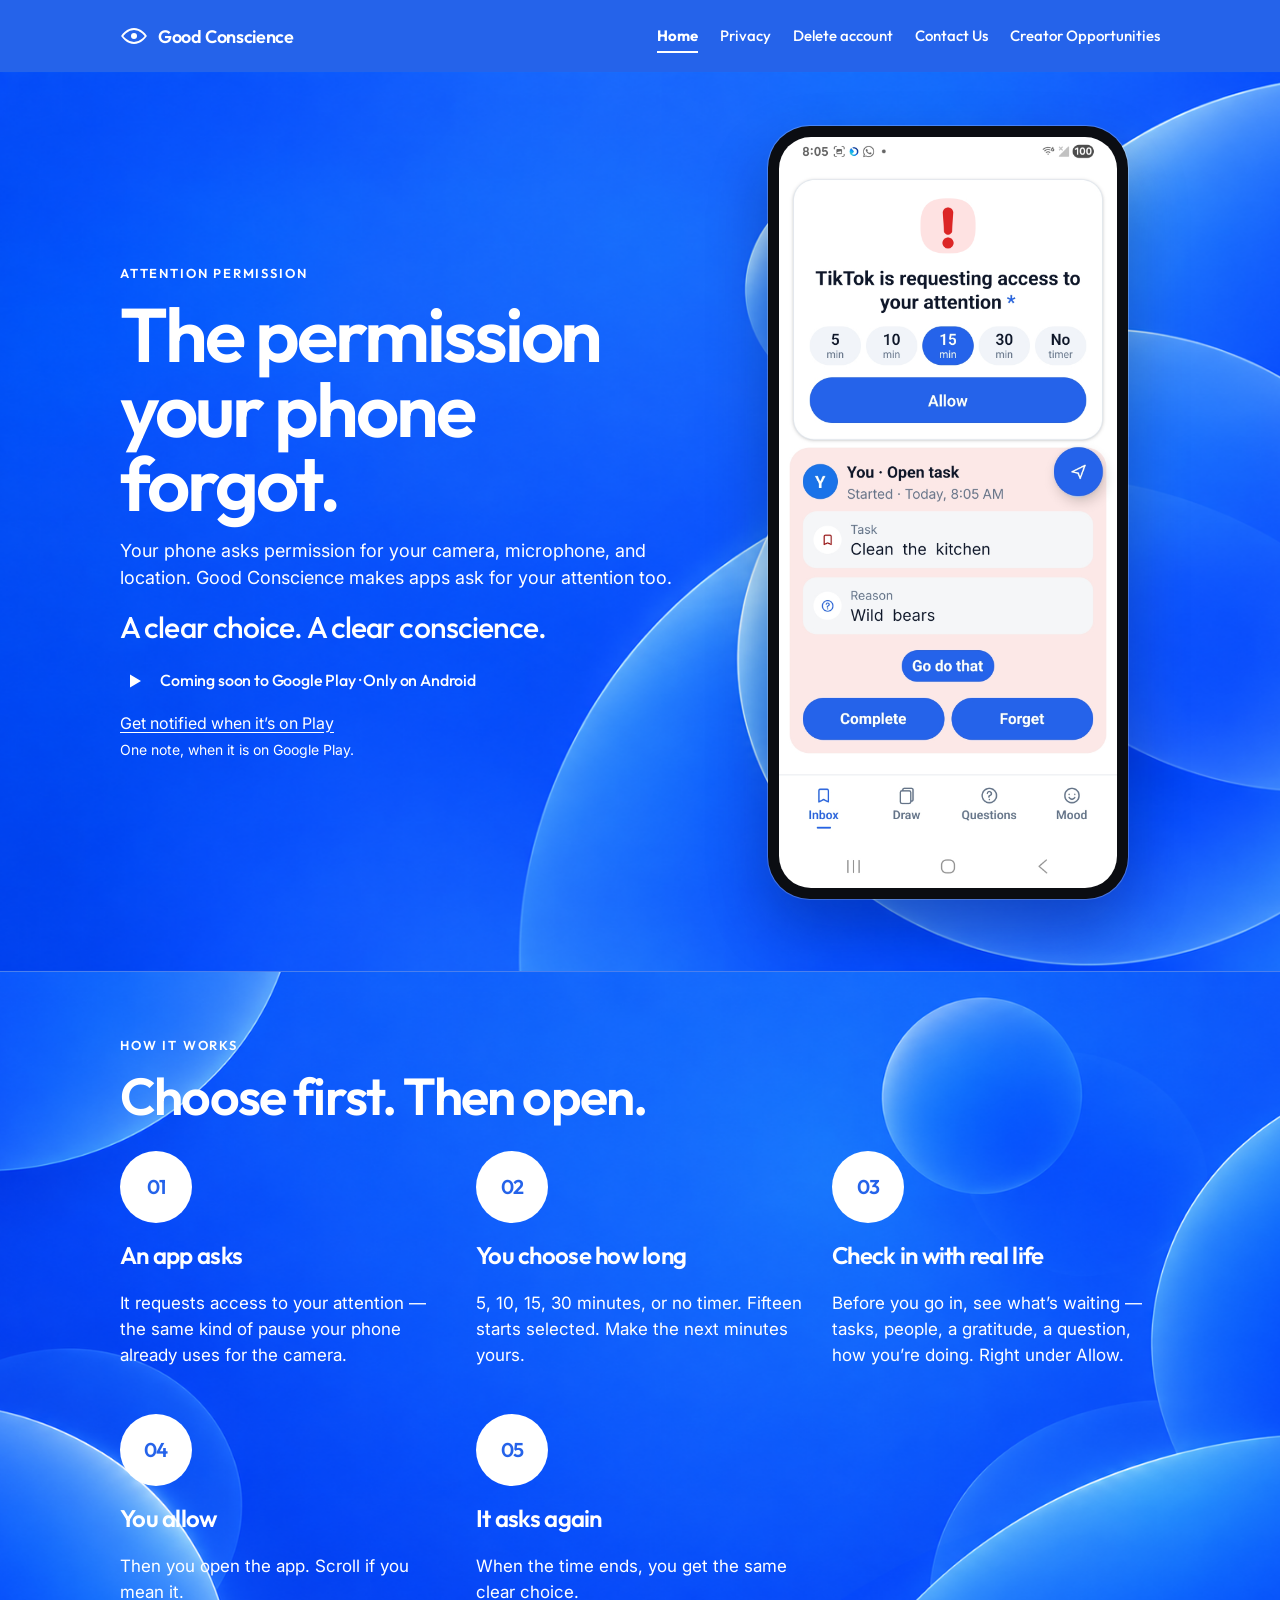
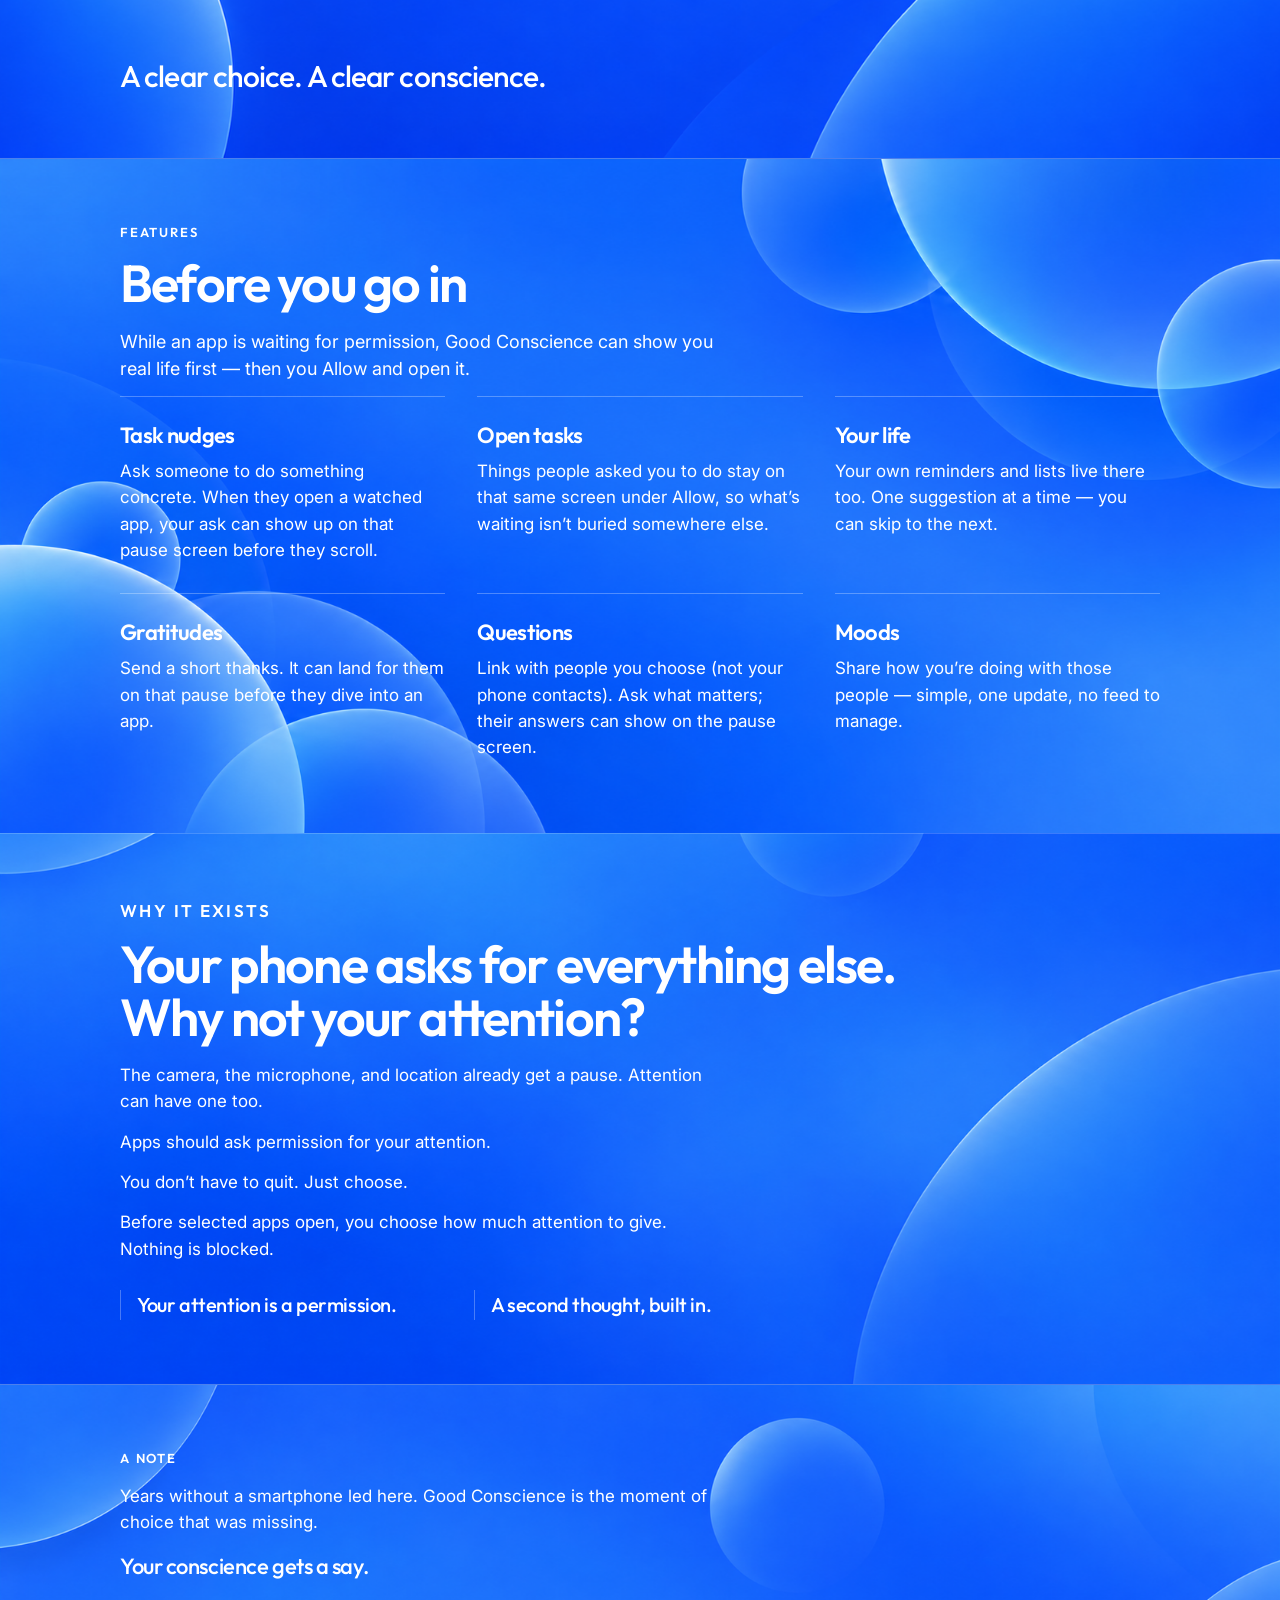
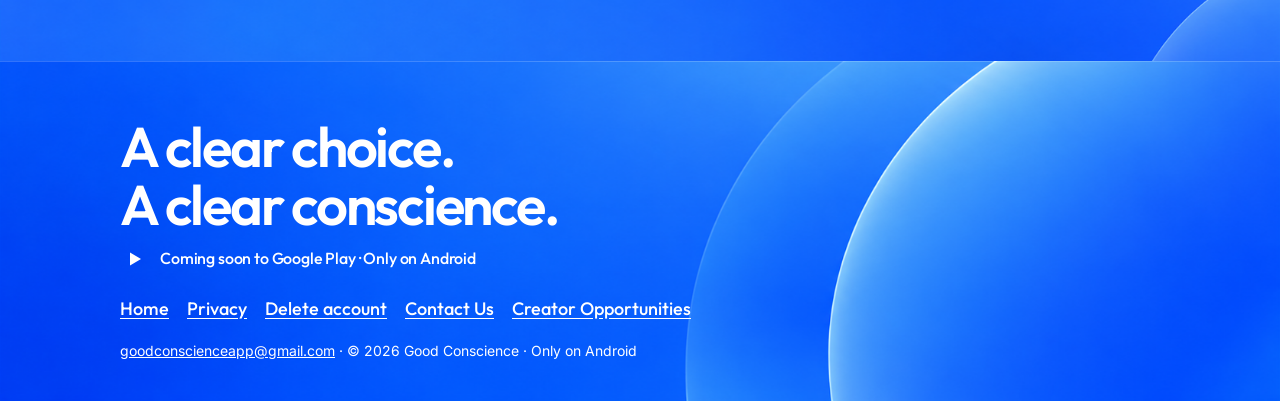
==== commit 352632e5: "Update How it works and Features to the locked copy. The homepage now has five steps, the real-life " ====
--- a/index.html
+++ b/index.html
@@ -60,47 +60,59 @@
         <li class="step">
           <span class="num">01</span>
           <h3>An app asks</h3>
-          <p>It requests access to your attention. The same kind of pause your phone already uses for the camera.</p>
+          <p>It requests access to your attention — the same kind of pause your phone already uses for the camera.</p>
         </li>
         <li class="step">
           <span class="num">02</span>
           <h3>You choose how long</h3>
-          <p>5 minutes, 10, 15, 30, or no timer. Make the next minutes yours.</p>
+          <p>5, 10, 15, 30 minutes, or no timer. Fifteen starts selected. Make the next minutes yours.</p>
         </li>
         <li class="step">
           <span class="num">03</span>
-          <h3>You mean it</h3>
-          <p>Then you allow it. Scroll if you mean it.</p>
+          <h3>Check in with real life</h3>
+          <p>Before you go in, see what’s waiting — tasks, people, a gratitude, a question, how you’re doing. Right under Allow.</p>
+        </li>
+        <li class="step">
+          <span class="num">04</span>
+          <h3>You allow</h3>
+          <p>Then you open the app. Scroll if you mean it.</p>
+        </li>
+        <li class="step">
+          <span class="num">05</span>
+          <h3>It asks again</h3>
+          <p>When the time ends, you get the same clear choice.</p>
         </li>
       </ol>
+      <p class="payoff">A clear choice. A clear conscience.</p>
     </section>
     <section class="band" id="features" aria-labelledby="features-title">
       <p class="kicker">Features</p>
       <h2 id="features-title">Before you go in</h2>
+      <p class="lede">While an app is waiting for permission, Good Conscience can show you real life first — then you Allow and open it.</p>
       <ul class="features">
         <li>
           <h3>Task nudges</h3>
-          <p>Send someone a clear ask. It can meet them before they scroll.</p>
+          <p>Ask someone to do something concrete. When they open a watched app, your ask can show up on that pause screen before they scroll.</p>
         </li>
         <li>
           <h3>Open tasks</h3>
-          <p>What’s waiting stays in front of you — not buried in another app.</p>
+          <p>Things people asked you to do stay on that same screen under Allow, so what’s waiting isn’t buried somewhere else.</p>
         </li>
         <li>
           <h3>Your life</h3>
-          <p>Your own list. Right under Allow.</p>
+          <p>Your own reminders and lists live there too. One suggestion at a time — you can skip to the next.</p>
         </li>
         <li>
           <h3>Gratitudes</h3>
-          <p>One line. Say thanks.</p>
+          <p>Send a short thanks. It can land for them on that pause before they dive into an app.</p>
         </li>
         <li>
           <h3>Questions</h3>
-          <p>Ask the people who matter. Get a real answer back.</p>
+          <p>Link with people you choose (not your phone contacts). Ask what matters; their answers can show on the pause screen.</p>
         </li>
         <li>
           <h3>Moods</h3>
-          <p>How you’re doing, shared cleanly.</p>
+          <p>Share how you’re doing with those people — simple, one update, no feed to manage.</p>
         </li>
       </ul>
     </section>
@@ -110,7 +122,7 @@
       <p>The camera, the microphone, and location already get a pause. Attention can have one too.</p>
       <p>Apps should ask permission for your attention.</p>
       <p>You don’t have to quit. Just choose.</p>
-      <p>Good Conscience is a phone app designed to make you think about whether you want to use another phone app.</p>
+      <p>Before selected apps open, you choose how much attention to give. Nothing is blocked.</p>
       <ul class="phrases">
         <li class="phrase">Your attention is a permission.</li>
         <li class="phrase">A second thought, built in.</li>
--- a/css/styles.css
+++ b/css/styles.css
@@ -17,6 +17,7 @@
 
 html {
   scroll-behavior: smooth;
+  scroll-padding-top: var(--header);
 }
 
 body {
@@ -82,10 +83,7 @@
   position: sticky;
   top: 0;
   z-index: 30;
-  background: rgba(18, 62, 210, 0.42);
-  backdrop-filter: blur(16px) saturate(1.15);
-  -webkit-backdrop-filter: blur(16px) saturate(1.15);
-  border-bottom: 1px solid rgba(255, 255, 255, 0.16);
+  background: #2563EA;
 }
 
 .bar {
@@ -160,9 +158,7 @@
   left: 0;
   right: 0;
   top: 100%;
-  background: rgba(14, 52, 190, 0.94);
-  backdrop-filter: blur(18px);
-  -webkit-backdrop-filter: blur(18px);
+  background: #2563ea;
   border-bottom: 1px solid rgba(255, 255, 255, 0.16);
   padding: 8px 22px 22px;
   flex-direction: column;
@@ -309,6 +305,7 @@
 }
 
 .band {
+  scroll-margin-top: var(--header);
   max-width: none;
   width: 100%;
   margin: 0;
@@ -341,6 +338,10 @@
   padding: 0;
   display: grid;
   gap: 28px;
+}
+
+.steps + .payoff {
+  margin: 36px 0 0;
 }
 
 .step {
@@ -616,6 +617,8 @@
     padding: 0;
     border: 0;
     background: transparent;
+    backdrop-filter: none;
+    -webkit-backdrop-filter: none;
   }
 
   .nav a {
@@ -632,8 +635,8 @@
     grid-template-columns: minmax(0, 1.15fr) minmax(280px, 0.85fr);
     align-items: center;
     gap: 40px;
-    padding: calc(54px + var(--header)) max(40px, calc((100% - var(--wide)) / 2 + 40px)) 72px;
-    min-height: 100vh;
+    padding: 54px max(40px, calc((100% - var(--wide)) / 2 + 40px)) 72px;
+    min-height: calc(100vh - var(--header));
     background-position: 72% center;
   }
 
@@ -656,8 +659,6 @@
 
 /* Real orb fields. Files are the supplied PNGs, scaled and cropped with cover. */
 .home .hero {
-  margin-top: calc(var(--header) * -1);
-  padding-top: calc(36px + var(--header));
   background-image: url("../assets/bg/bg-orb-05.png");
 }
 
@@ -700,10 +701,6 @@
 .orb-09 { background-image: url("../assets/bg/bg-orb-09.png"); background-position: left bottom; }
 
 @media (min-width: 980px) {
-  .home .hero {
-    padding-top: calc(54px + var(--header));
-  }
-
   .orb-page {
     background-attachment: fixed;
   }
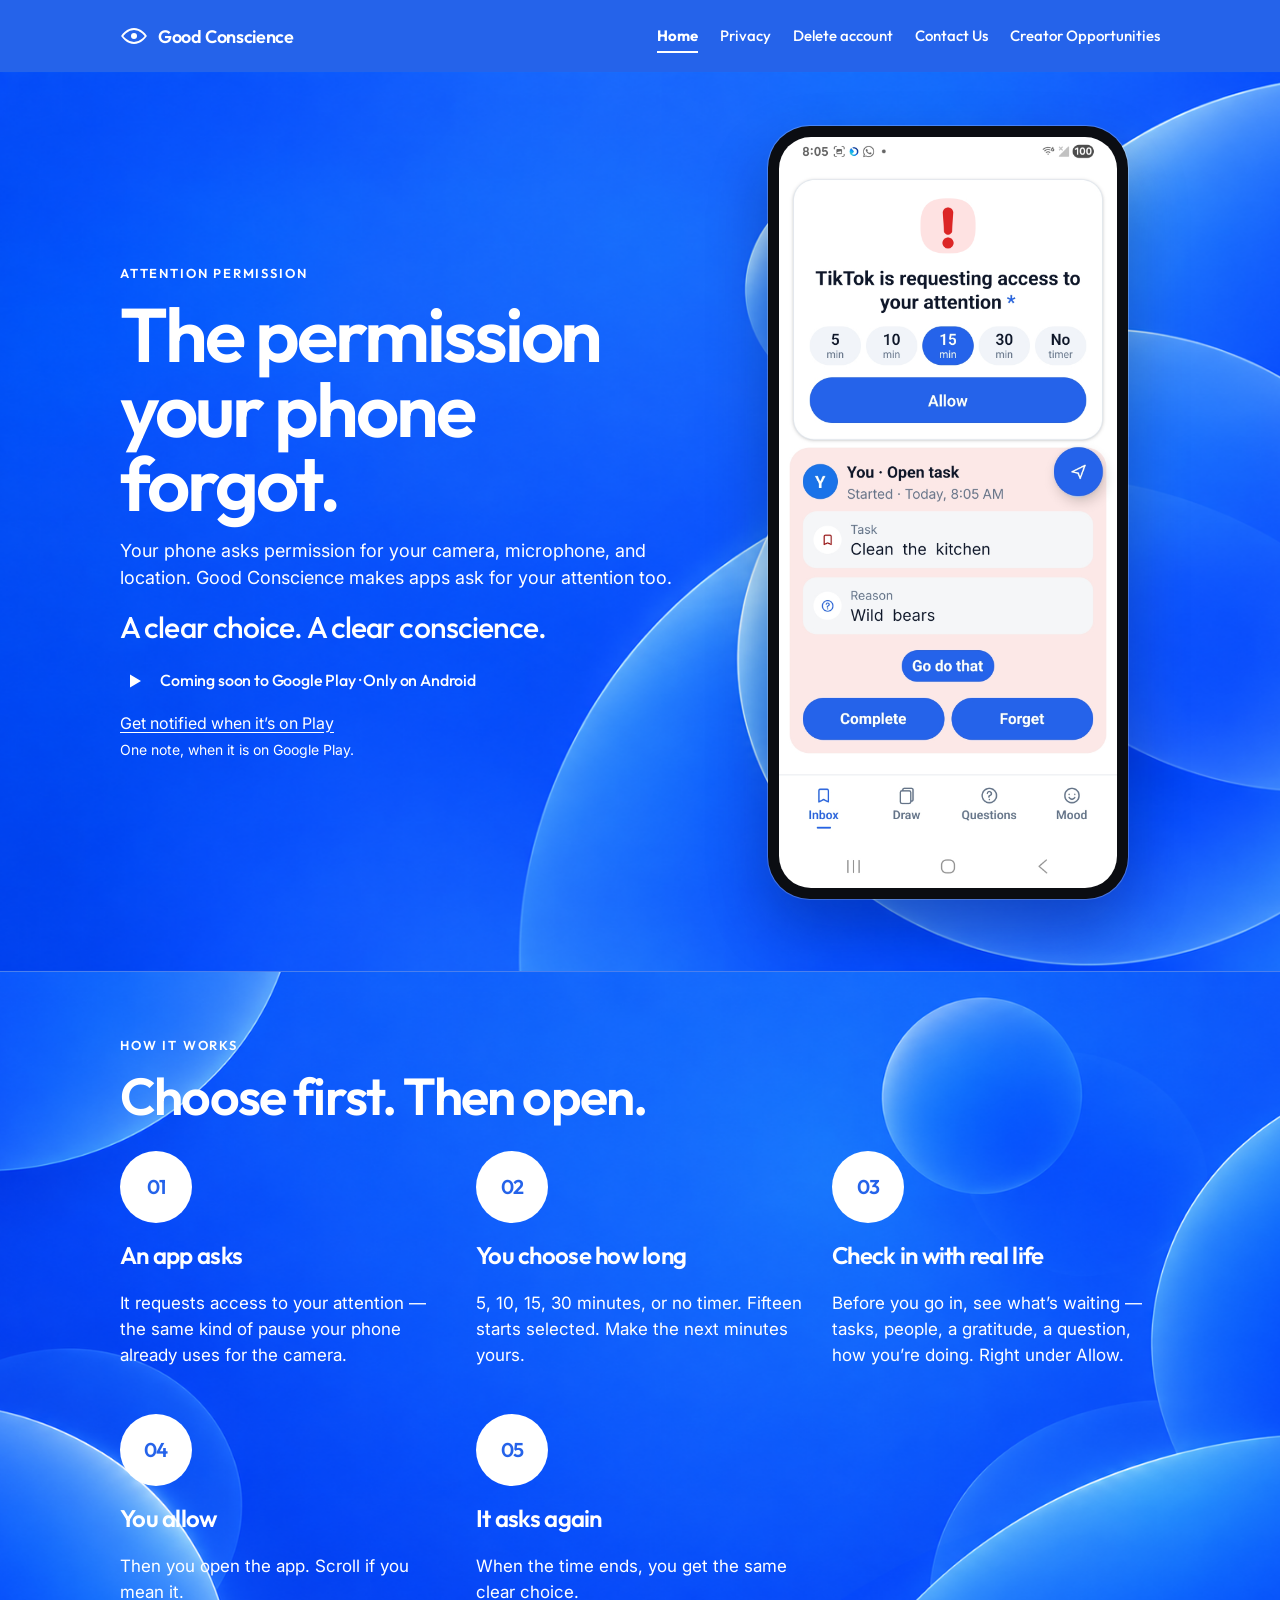
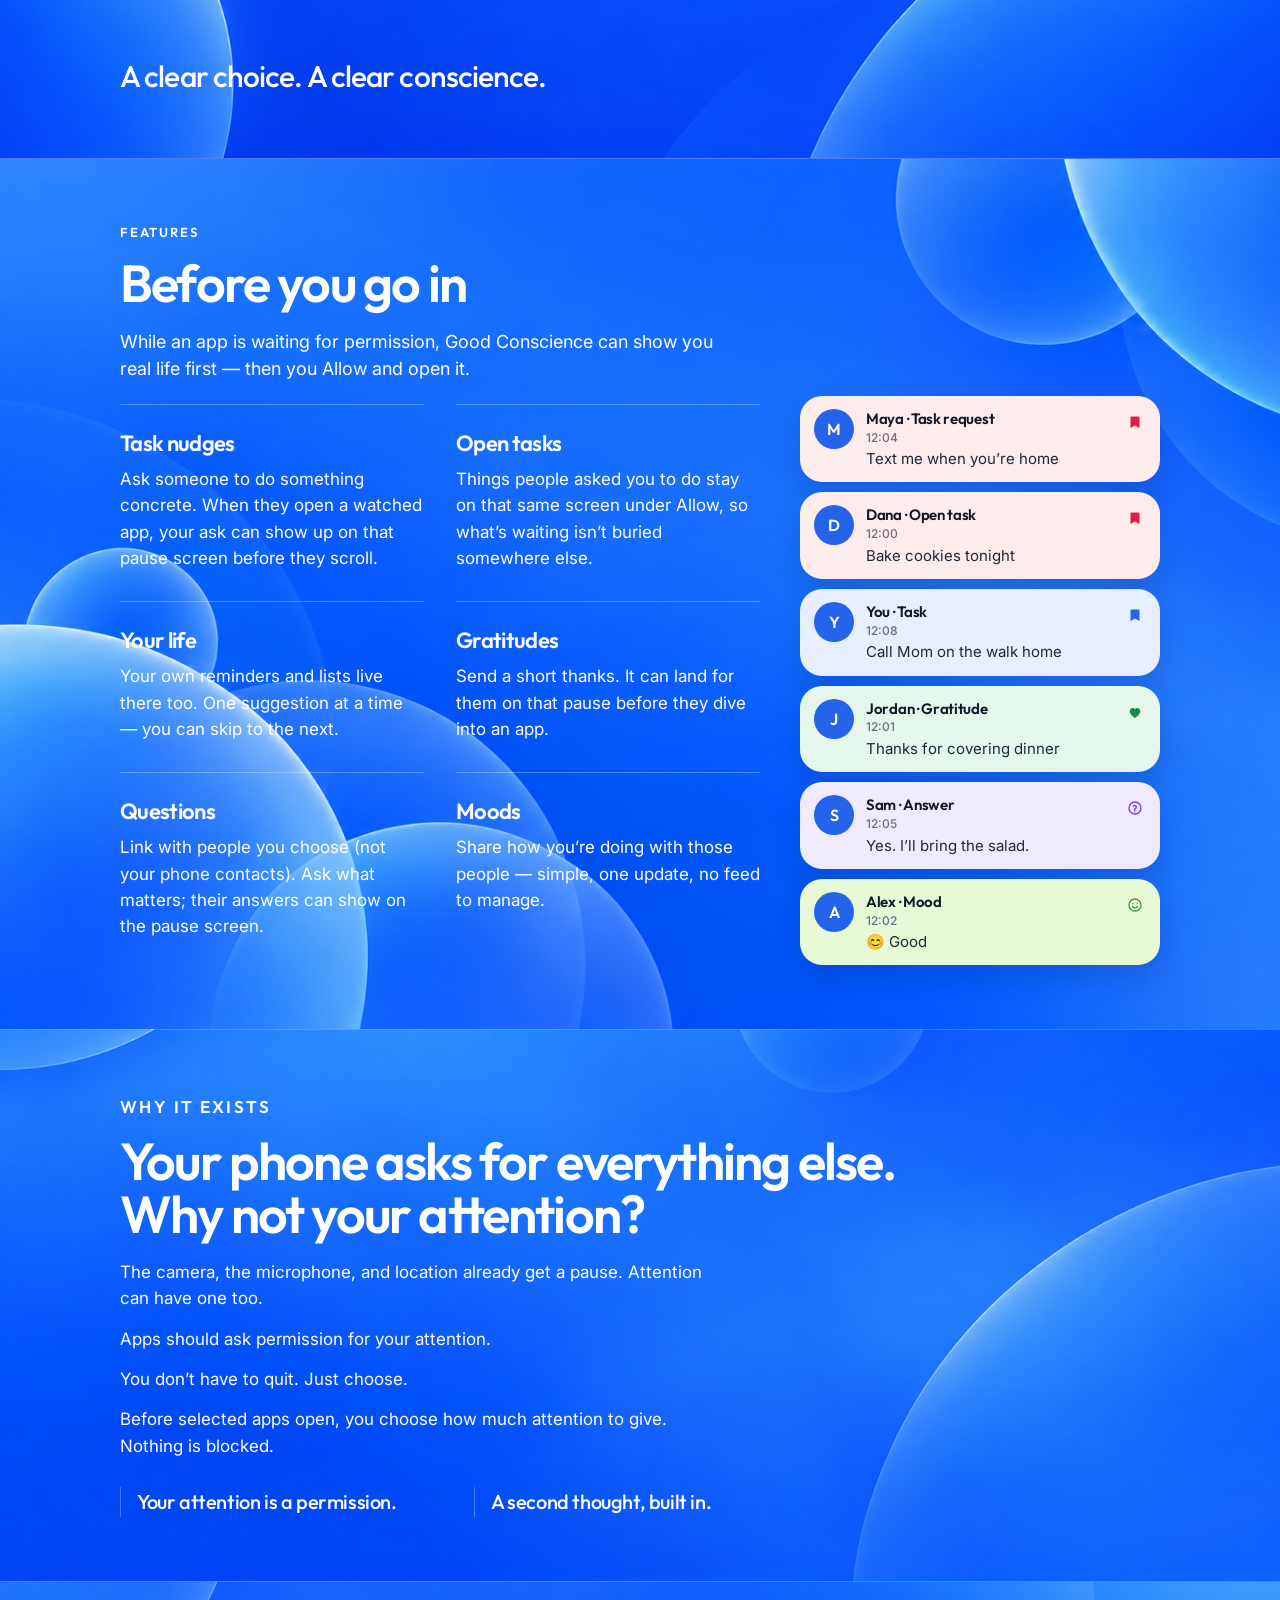
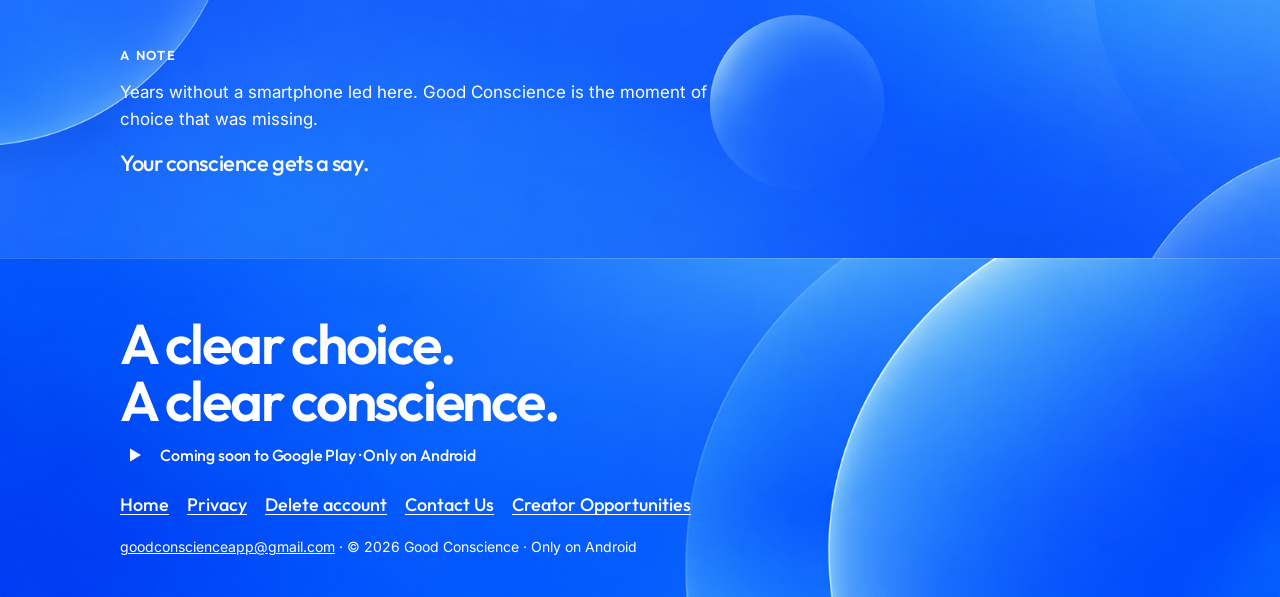
==== commit fc25db41: "Add a draft column of pause-screen nudge bubbles. The Features section shows six inbox-style cards b" ====
--- a/index.html
+++ b/index.html
@@ -89,6 +89,7 @@
       <p class="kicker">Features</p>
       <h2 id="features-title">Before you go in</h2>
       <p class="lede">While an app is waiting for permission, Good Conscience can show you real life first — then you Allow and open it.</p>
+      <div class="features-stage">
       <ul class="features">
         <li>
           <h3>Task nudges</h3>
@@ -115,6 +116,63 @@
           <p>Share how you’re doing with those people — simple, one update, no feed to manage.</p>
         </li>
       </ul>
+      <ol class="nudges" aria-label="What can meet you on the pause">
+        <li class="nudge nudge-task">
+          <span class="nudge-avatar" aria-hidden="true">M</span>
+          <span class="nudge-copy">
+            <span class="nudge-who">Maya · Task request</span>
+            <time>12:04</time>
+            <span class="nudge-preview">Text me when you’re home</span>
+          </span>
+          <span class="nudge-mark" aria-hidden="true"><svg viewBox="0 0 24 24"><path d="M7 4.5h10a1 1 0 0 1 1 1V20l-6-3.2L6 20V5.5a1 1 0 0 1 1-1z"/></svg></span>
+        </li>
+        <li class="nudge nudge-open">
+          <span class="nudge-avatar" aria-hidden="true">D</span>
+          <span class="nudge-copy">
+            <span class="nudge-who">Dana · Open task</span>
+            <time>12:00</time>
+            <span class="nudge-preview">Bake cookies tonight</span>
+          </span>
+          <span class="nudge-mark" aria-hidden="true"><svg viewBox="0 0 24 24"><path d="M7 4.5h10a1 1 0 0 1 1 1V20l-6-3.2L6 20V5.5a1 1 0 0 1 1-1z"/></svg></span>
+        </li>
+        <li class="nudge nudge-life">
+          <span class="nudge-avatar" aria-hidden="true">Y</span>
+          <span class="nudge-copy">
+            <span class="nudge-who">You · Task</span>
+            <time>12:08</time>
+            <span class="nudge-preview">Call Mom on the walk home</span>
+          </span>
+          <span class="nudge-mark" aria-hidden="true"><svg viewBox="0 0 24 24"><path d="M7 4.5h10a1 1 0 0 1 1 1V20l-6-3.2L6 20V5.5a1 1 0 0 1 1-1z"/></svg></span>
+        </li>
+        <li class="nudge nudge-thanks">
+          <span class="nudge-avatar" aria-hidden="true">J</span>
+          <span class="nudge-copy">
+            <span class="nudge-who">Jordan · Gratitude</span>
+            <time>12:01</time>
+            <span class="nudge-preview">Thanks for covering dinner</span>
+          </span>
+          <span class="nudge-mark" aria-hidden="true"><svg viewBox="0 0 24 24"><path d="M12 20s-7-4.35-7-9.1A3.9 3.9 0 0 1 12 8.2a3.9 3.9 0 0 1 7 2.7C19 15.65 12 20 12 20z"/></svg></span>
+        </li>
+        <li class="nudge nudge-ask">
+          <span class="nudge-avatar" aria-hidden="true">S</span>
+          <span class="nudge-copy">
+            <span class="nudge-who">Sam · Answer</span>
+            <time>12:05</time>
+            <span class="nudge-preview">Yes. I’ll bring the salad.</span>
+          </span>
+          <span class="nudge-mark" aria-hidden="true"><svg viewBox="0 0 24 24"><circle cx="12" cy="12" r="8"/><path d="M9.6 9.4a2.4 2.4 0 0 1 4.2 1.6c0 1.4-1.6 1.8-2.2 2.6V15"/><path d="M12 17.2h.01"/></svg></span>
+        </li>
+        <li class="nudge nudge-mood">
+          <span class="nudge-avatar" aria-hidden="true">A</span>
+          <span class="nudge-copy">
+            <span class="nudge-who">Alex · Mood</span>
+            <time>12:02</time>
+            <span class="nudge-preview">😊 Good</span>
+          </span>
+          <span class="nudge-mark" aria-hidden="true"><svg viewBox="0 0 24 24"><circle cx="12" cy="12" r="8"/><path d="M9 10.2h.01M15 10.2h.01"/><path d="M8.8 14.1c.9 1.2 2 1.8 3.2 1.8s2.3-.6 3.2-1.8"/></svg></span>
+        </li>
+      </ol>
+      </div>
     </section>
     <section class="band why" id="why" aria-labelledby="why-title">
       <p class="kicker">Why it exists</p>
--- a/css/styles.css
+++ b/css/styles.css
@@ -407,6 +407,144 @@
   max-width: 28em;
 }
 
+.features-stage {
+  display: flex;
+  flex-direction: column;
+  gap: 28px;
+  margin-top: 8px;
+}
+
+.nudges {
+  order: -1;
+  list-style: none;
+  margin: 0;
+  padding: 0;
+  display: grid;
+  gap: 10px;
+}
+
+.nudge {
+  display: grid;
+  grid-template-columns: auto minmax(0, 1fr) auto;
+  gap: 12px;
+  align-items: start;
+  margin: 0;
+  padding: 13px 14px;
+  border-radius: 22px;
+  background: #fff;
+  color: var(--ink);
+  box-shadow: 0 12px 28px rgba(6, 16, 48, 0.16);
+}
+
+.nudge-task,
+.nudge-open {
+  background: #fdecec;
+}
+
+.nudge-thanks {
+  background: #e5f6ec;
+}
+
+.nudge-ask {
+  background: #efeafd;
+}
+
+.nudge-life {
+  background: #e7eeff;
+}
+
+.nudge-mood {
+  background: #e7f8d4;
+}
+
+.nudge-avatar {
+  display: grid;
+  place-items: center;
+  width: 40px;
+  height: 40px;
+  border-radius: 50%;
+  background: var(--blue);
+  color: var(--white);
+  font-family: var(--display);
+  font-weight: 600;
+  font-size: 16px;
+  letter-spacing: -0.03em;
+}
+
+.nudge-copy {
+  display: grid;
+  gap: 1px;
+  min-width: 0;
+  padding-top: 1px;
+}
+
+.nudge-who {
+  font-family: var(--display);
+  font-weight: 600;
+  font-size: 15px;
+  letter-spacing: -0.02em;
+  line-height: 1.25;
+}
+
+.nudge time {
+  color: #667085;
+  font-size: 12px;
+  font-weight: 500;
+  line-height: 1.3;
+}
+
+.nudge-preview {
+  margin-top: 3px;
+  font-size: 15px;
+  line-height: 1.35;
+  color: #1d2939;
+}
+
+.nudge-mark {
+  display: grid;
+  place-items: center;
+  width: 22px;
+  height: 22px;
+  margin-top: 2px;
+}
+
+.nudge-mark svg {
+  width: 18px;
+  height: 18px;
+  display: block;
+  fill: currentColor;
+}
+
+.nudge-ask .nudge-mark svg,
+.nudge-mood .nudge-mark svg {
+  fill: none;
+  stroke: currentColor;
+  stroke-width: 1.8;
+  stroke-linecap: round;
+  stroke-linejoin: round;
+}
+
+.nudge-task .nudge-mark,
+.nudge-open .nudge-mark {
+  color: #e11d48;
+}
+
+.nudge-thanks .nudge-mark {
+  color: #178a4a;
+}
+
+.nudge-ask .nudge-mark {
+  color: #7c3aed;
+}
+
+.nudge-life .nudge-mark {
+  color: var(--blue);
+}
+
+.nudge-mood .nudge-mark {
+  color: #3d9a4a;
+}
+
 .phrases {
   list-style: none;
   margin: 28px 0 0;
@@ -631,6 +769,21 @@
     box-shadow: inset 0 -2px 0 var(--white);
   }
 
+  .features-stage {
+    display: grid;
+    grid-template-columns: minmax(0, 1.15fr) minmax(280px, 360px);
+    gap: 12px 40px;
+    align-items: start;
+  }
+
+  .features-stage .features {
+    grid-template-columns: 1fr 1fr;
+  }
+
+  .nudges {
+    order: 0;
+  }
+
   .hero {
     grid-template-columns: minmax(0, 1.15fr) minmax(280px, 0.85fr);
     align-items: center;
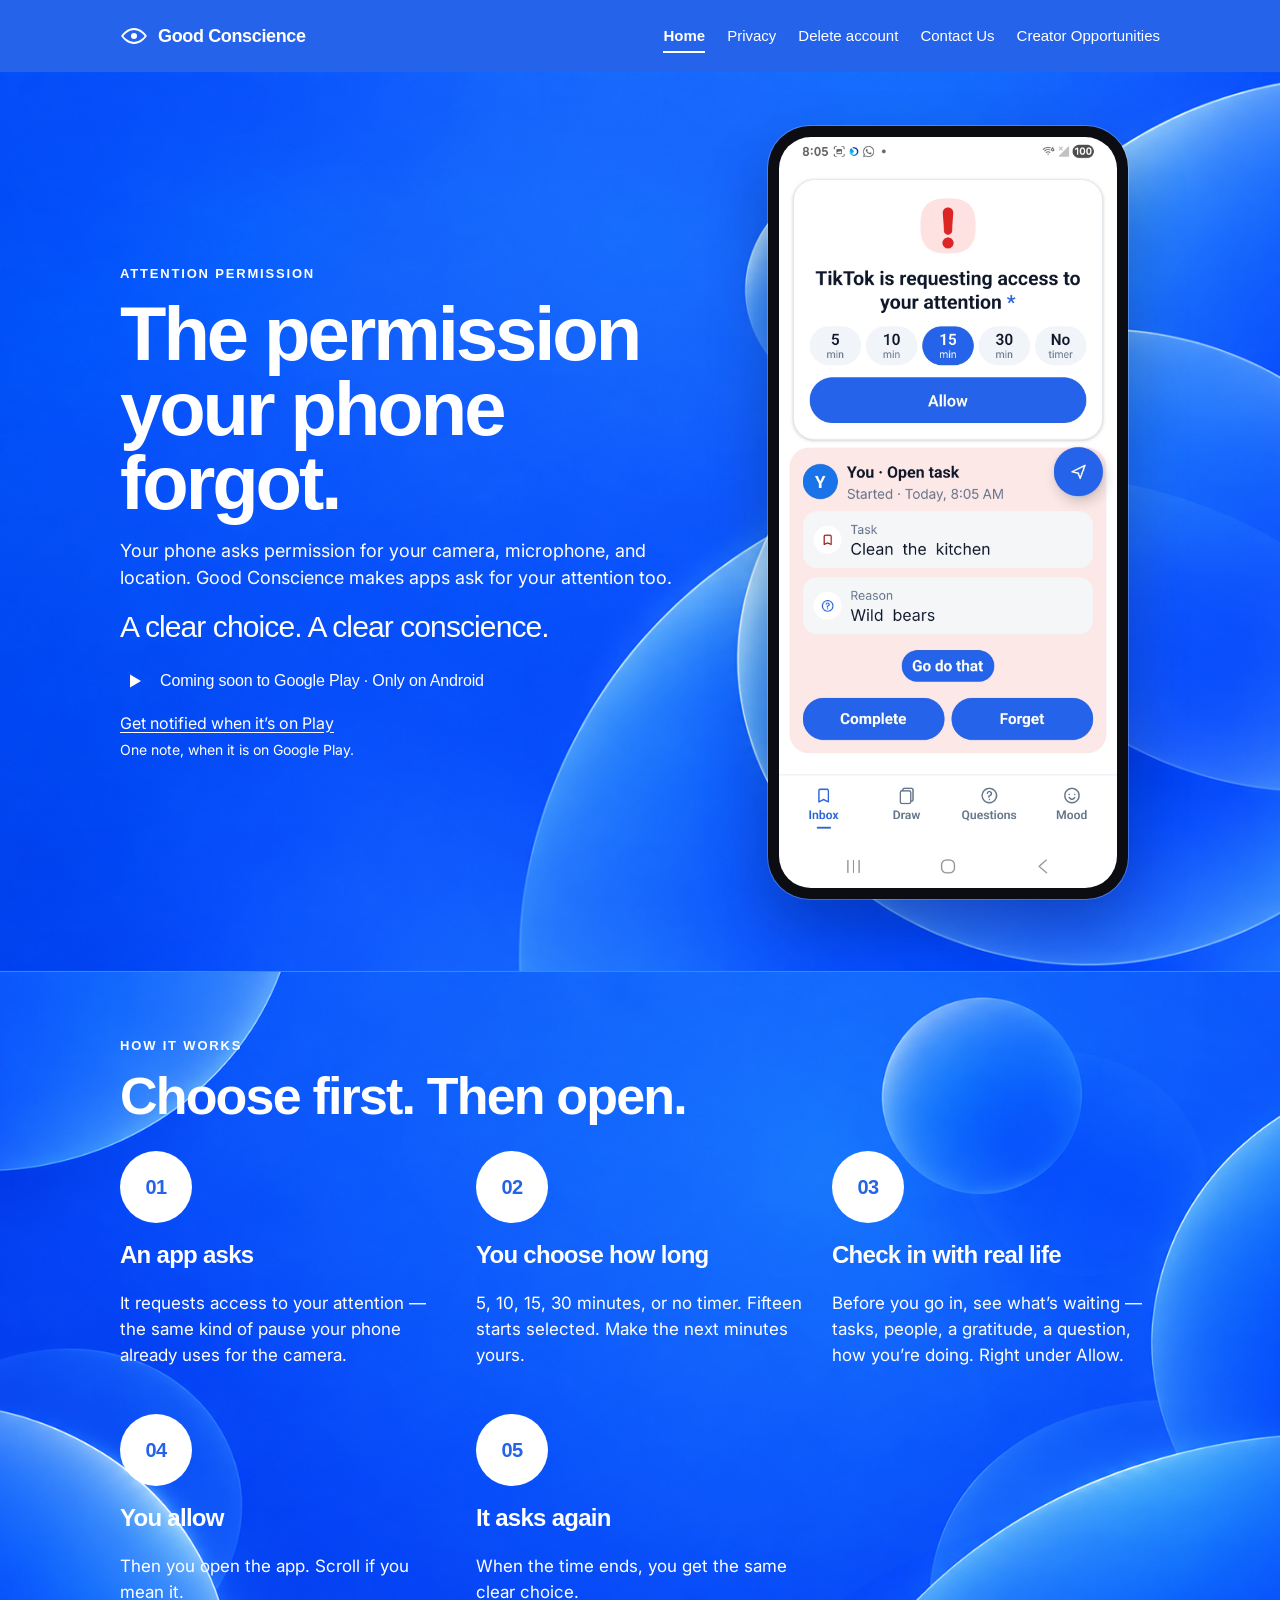
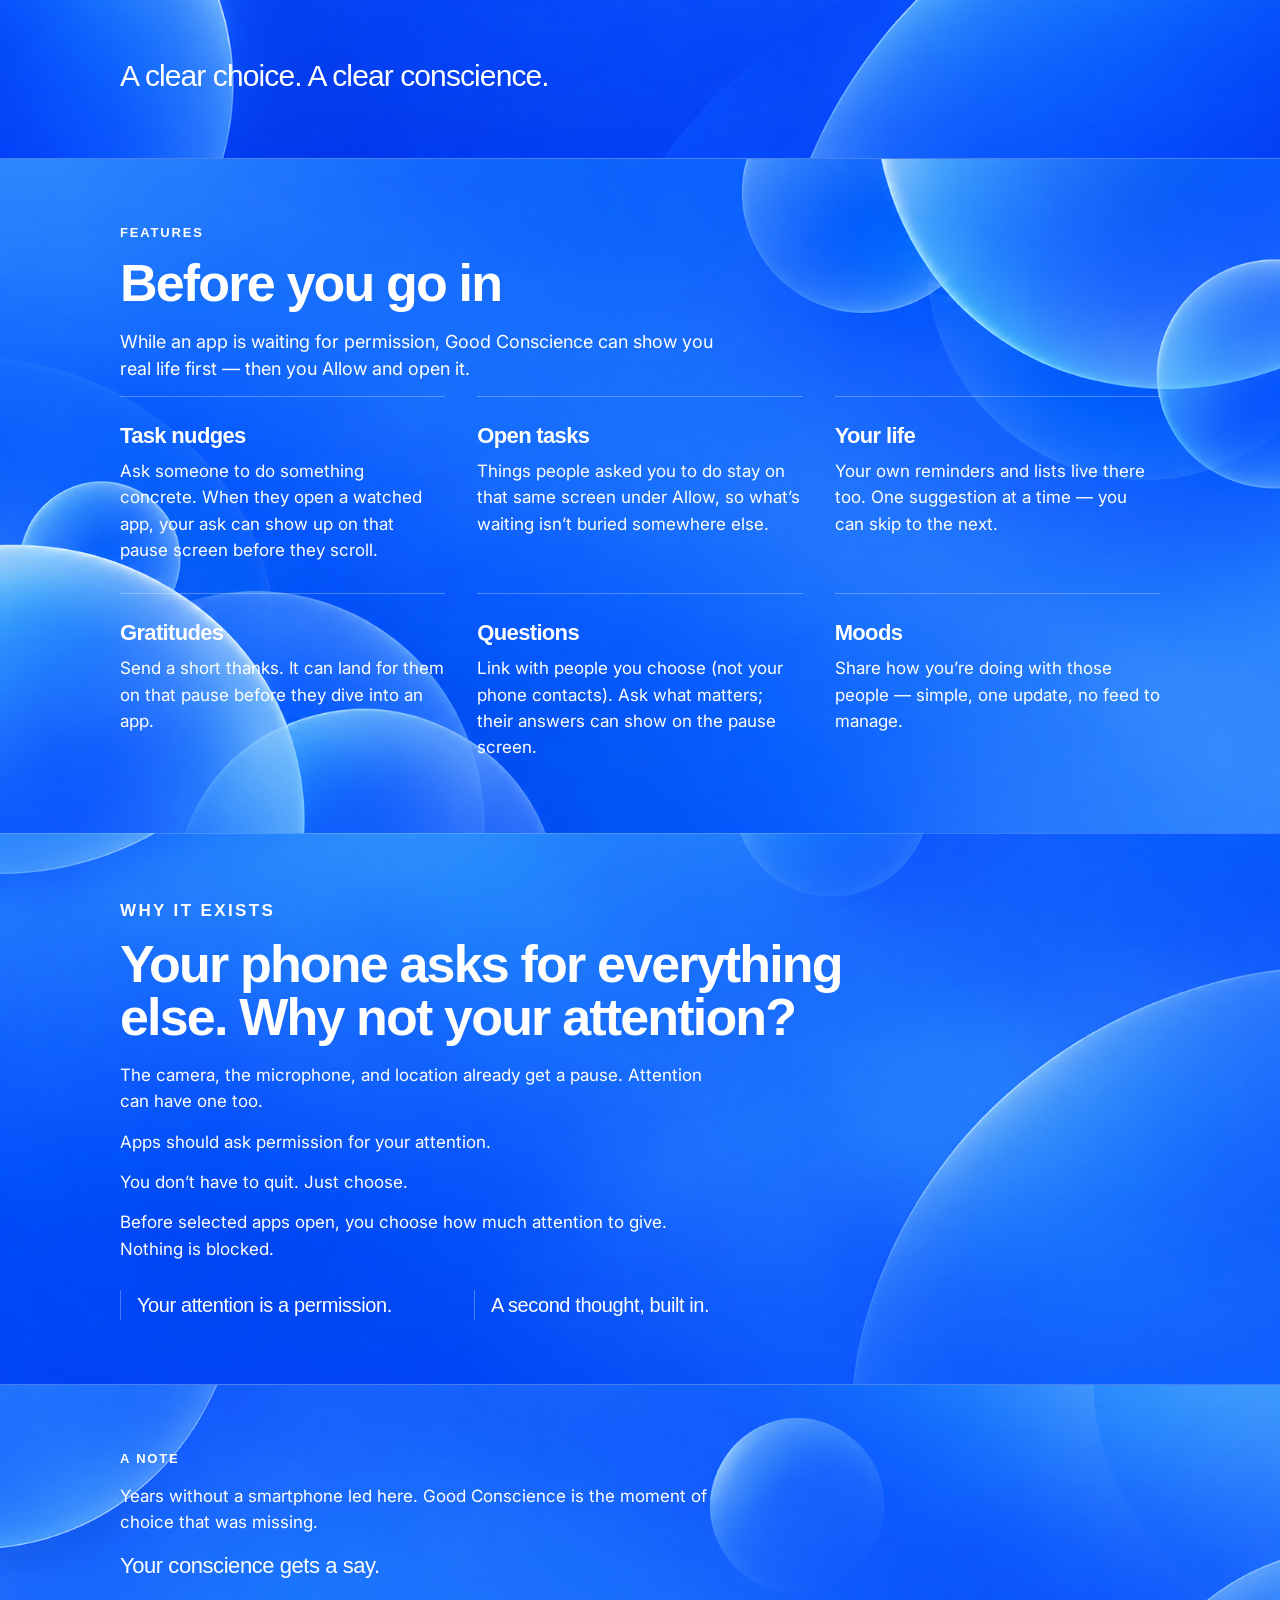
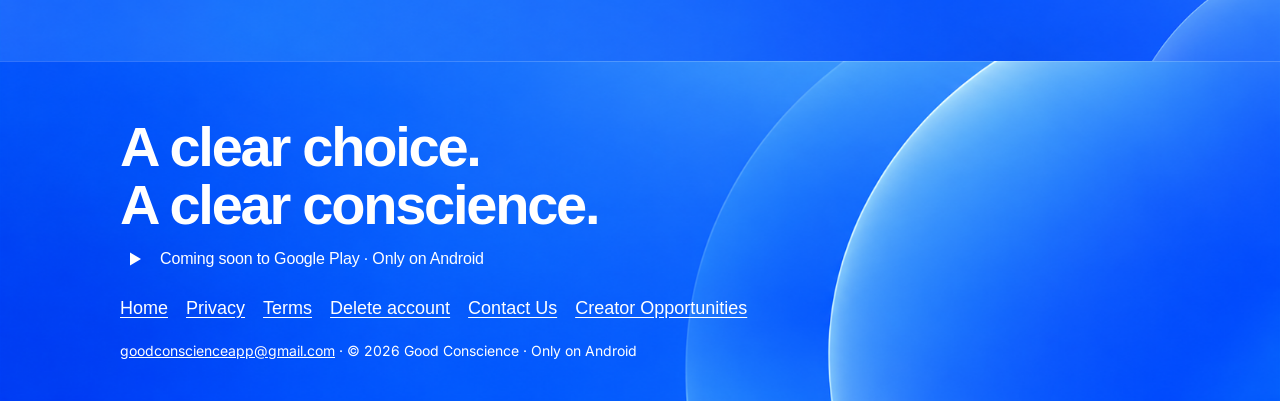
==== commit 1b8b4d48: "Add a Terms link to the site footer on every page" ====
--- a/index.html
+++ b/index.html
@@ -11,7 +11,7 @@
   <link rel="preload" as="image" href="assets/bg/bg-orb-05.png">
   <link rel="preconnect" href="https://fonts.googleapis.com">
   <link rel="preconnect" href="https://fonts.gstatic.com" crossorigin>
-  <link href="https://fonts.googleapis.com/css2?family=Inter:wght@400;500;600&amp;family=Outfit:wght@500;600;700&amp;display=swap" rel="stylesheet">
+  <link href="https://fonts.googleapis.com/css2?family=Inter:wght@400;500;600&amp;amp;family=Outfit:wght@500;600;700&amp;amp;display=swap" rel="stylesheet">
   <link rel="stylesheet" href="css/styles.css">
   <meta property="og:title" content="Good Conscience">
   <meta property="og:description" content="Your phone asks permission for your camera, microphone, and location. Good Conscience makes apps ask for your attention too. A clear choice. A clear conscience. Coming soon to Google Play. Only on Android.">
@@ -47,7 +47,7 @@
         <p class="store"><svg class="play" viewBox="0 0 28 28" aria-hidden="true">
         <path d="M10 7.5v13l11-6.5-11-6.5z" fill="#fff"/>
       </svg> <span>Coming soon to Google Play · Only on Android</span></p>
-        <p class="notify"><a href="mailto:goodconscienceapp@gmail.com?subject=Notify%20me%20when%20Good%20Conscience%20is%20on%20Google%20Play&amp;body=Please%20tell%20me%20when%20Good%20Conscience%20is%20on%20Google%20Play.%0A%0A">Get notified when it’s on Play</a> <span>One note, when it is on Google Play.</span></p>
+        <p class="notify"><a href="mailto:goodconscienceapp@gmail.com?subject=Notify%20me%20when%20Good%20Conscience%20is%20on%20Google%20Play&amp;amp;body=Please%20tell%20me%20when%20Good%20Conscience%20is%20on%20Google%20Play.%0A%0A">Get notified when it’s on Play</a> <span>One note, when it is on Google Play.</span></p>
       </div>
       <figure class="phone">
         <img src="assets/access-screen.png" width="1080" height="2400" alt="Good Conscience access screen. TikTok is requesting access to your attention, with 5, 10, 15, or 30 minutes, or no timer, and Allow. Under that, an open task is expanded: the task, the reason, and Go do that." fetchpriority="high" decoding="async">
@@ -89,7 +89,6 @@
       <p class="kicker">Features</p>
       <h2 id="features-title">Before you go in</h2>
       <p class="lede">While an app is waiting for permission, Good Conscience can show you real life first — then you Allow and open it.</p>
-      <div class="features-stage">
       <ul class="features">
         <li>
           <h3>Task nudges</h3>
@@ -116,63 +115,6 @@
           <p>Share how you’re doing with those people — simple, one update, no feed to manage.</p>
         </li>
       </ul>
-      <ol class="nudges" aria-label="What can meet you on the pause">
-        <li class="nudge nudge-task">
-          <span class="nudge-avatar" aria-hidden="true">M</span>
-          <span class="nudge-copy">
-            <span class="nudge-who">Maya · Task request</span>
-            <time>12:04</time>
-            <span class="nudge-preview">Text me when you’re home</span>
-          </span>
-          <span class="nudge-mark" aria-hidden="true"><svg viewBox="0 0 24 24"><path d="M7 4.5h10a1 1 0 0 1 1 1V20l-6-3.2L6 20V5.5a1 1 0 0 1 1-1z"/></svg></span>
-        </li>
-        <li class="nudge nudge-open">
-          <span class="nudge-avatar" aria-hidden="true">D</span>
-          <span class="nudge-copy">
-            <span class="nudge-who">Dana · Open task</span>
-            <time>12:00</time>
-            <span class="nudge-preview">Bake cookies tonight</span>
-          </span>
-          <span class="nudge-mark" aria-hidden="true"><svg viewBox="0 0 24 24"><path d="M7 4.5h10a1 1 0 0 1 1 1V20l-6-3.2L6 20V5.5a1 1 0 0 1 1-1z"/></svg></span>
-        </li>
-        <li class="nudge nudge-life">
-          <span class="nudge-avatar" aria-hidden="true">Y</span>
-          <span class="nudge-copy">
-            <span class="nudge-who">You · Task</span>
-            <time>12:08</time>
-            <span class="nudge-preview">Call Mom on the walk home</span>
-          </span>
-          <span class="nudge-mark" aria-hidden="true"><svg viewBox="0 0 24 24"><path d="M7 4.5h10a1 1 0 0 1 1 1V20l-6-3.2L6 20V5.5a1 1 0 0 1 1-1z"/></svg></span>
-        </li>
-        <li class="nudge nudge-thanks">
-          <span class="nudge-avatar" aria-hidden="true">J</span>
-          <span class="nudge-copy">
-            <span class="nudge-who">Jordan · Gratitude</span>
-            <time>12:01</time>
-            <span class="nudge-preview">Thanks for covering dinner</span>
-          </span>
-          <span class="nudge-mark" aria-hidden="true"><svg viewBox="0 0 24 24"><path d="M12 20s-7-4.35-7-9.1A3.9 3.9 0 0 1 12 8.2a3.9 3.9 0 0 1 7 2.7C19 15.65 12 20 12 20z"/></svg></span>
-        </li>
-        <li class="nudge nudge-ask">
-          <span class="nudge-avatar" aria-hidden="true">S</span>
-          <span class="nudge-copy">
-            <span class="nudge-who">Sam · Answer</span>
-            <time>12:05</time>
-            <span class="nudge-preview">Yes. I’ll bring the salad.</span>
-          </span>
-          <span class="nudge-mark" aria-hidden="true"><svg viewBox="0 0 24 24"><circle cx="12" cy="12" r="8"/><path d="M9.6 9.4a2.4 2.4 0 0 1 4.2 1.6c0 1.4-1.6 1.8-2.2 2.6V15"/><path d="M12 17.2h.01"/></svg></span>
-        </li>
-        <li class="nudge nudge-mood">
-          <span class="nudge-avatar" aria-hidden="true">A</span>
-          <span class="nudge-copy">
-            <span class="nudge-who">Alex · Mood</span>
-            <time>12:02</time>
-            <span class="nudge-preview">😊 Good</span>
-          </span>
-          <span class="nudge-mark" aria-hidden="true"><svg viewBox="0 0 24 24"><circle cx="12" cy="12" r="8"/><path d="M9 10.2h.01M15 10.2h.01"/><path d="M8.8 14.1c.9 1.2 2 1.8 3.2 1.8s2.3-.6 3.2-1.8"/></svg></span>
-        </li>
-      </ol>
-      </div>
     </section>
     <section class="band why" id="why" aria-labelledby="why-title">
       <p class="kicker">Why it exists</p>
@@ -201,6 +143,7 @@
       <nav class="footer-links" aria-label="Footer">
         <a href="index.html">Home</a>
         <a href="privacy.html">Privacy</a>
+        <a href="terms.html">Terms</a>
         <a href="delete.html">Delete account</a>
         <a href="contact.html">Contact Us</a>
         <a href="creators.html">Creator Opportunities</a>
--- a/css/styles.css
+++ b/css/styles.css
@@ -421,6 +421,13 @@
   padding: 0;
   display: grid;
   gap: 10px;
+  scroll-margin-top: calc(var(--header) + 16px);
+}
+
+@media (max-width: 979px) {
+  #features {
+    scroll-margin-top: calc(var(--header) + 16px);
+  }
 }
 
 .nudge {
@@ -782,6 +789,7 @@
 
   .nudges {
     order: 0;
+    scroll-margin-top: var(--header);
   }
 
   .hero {
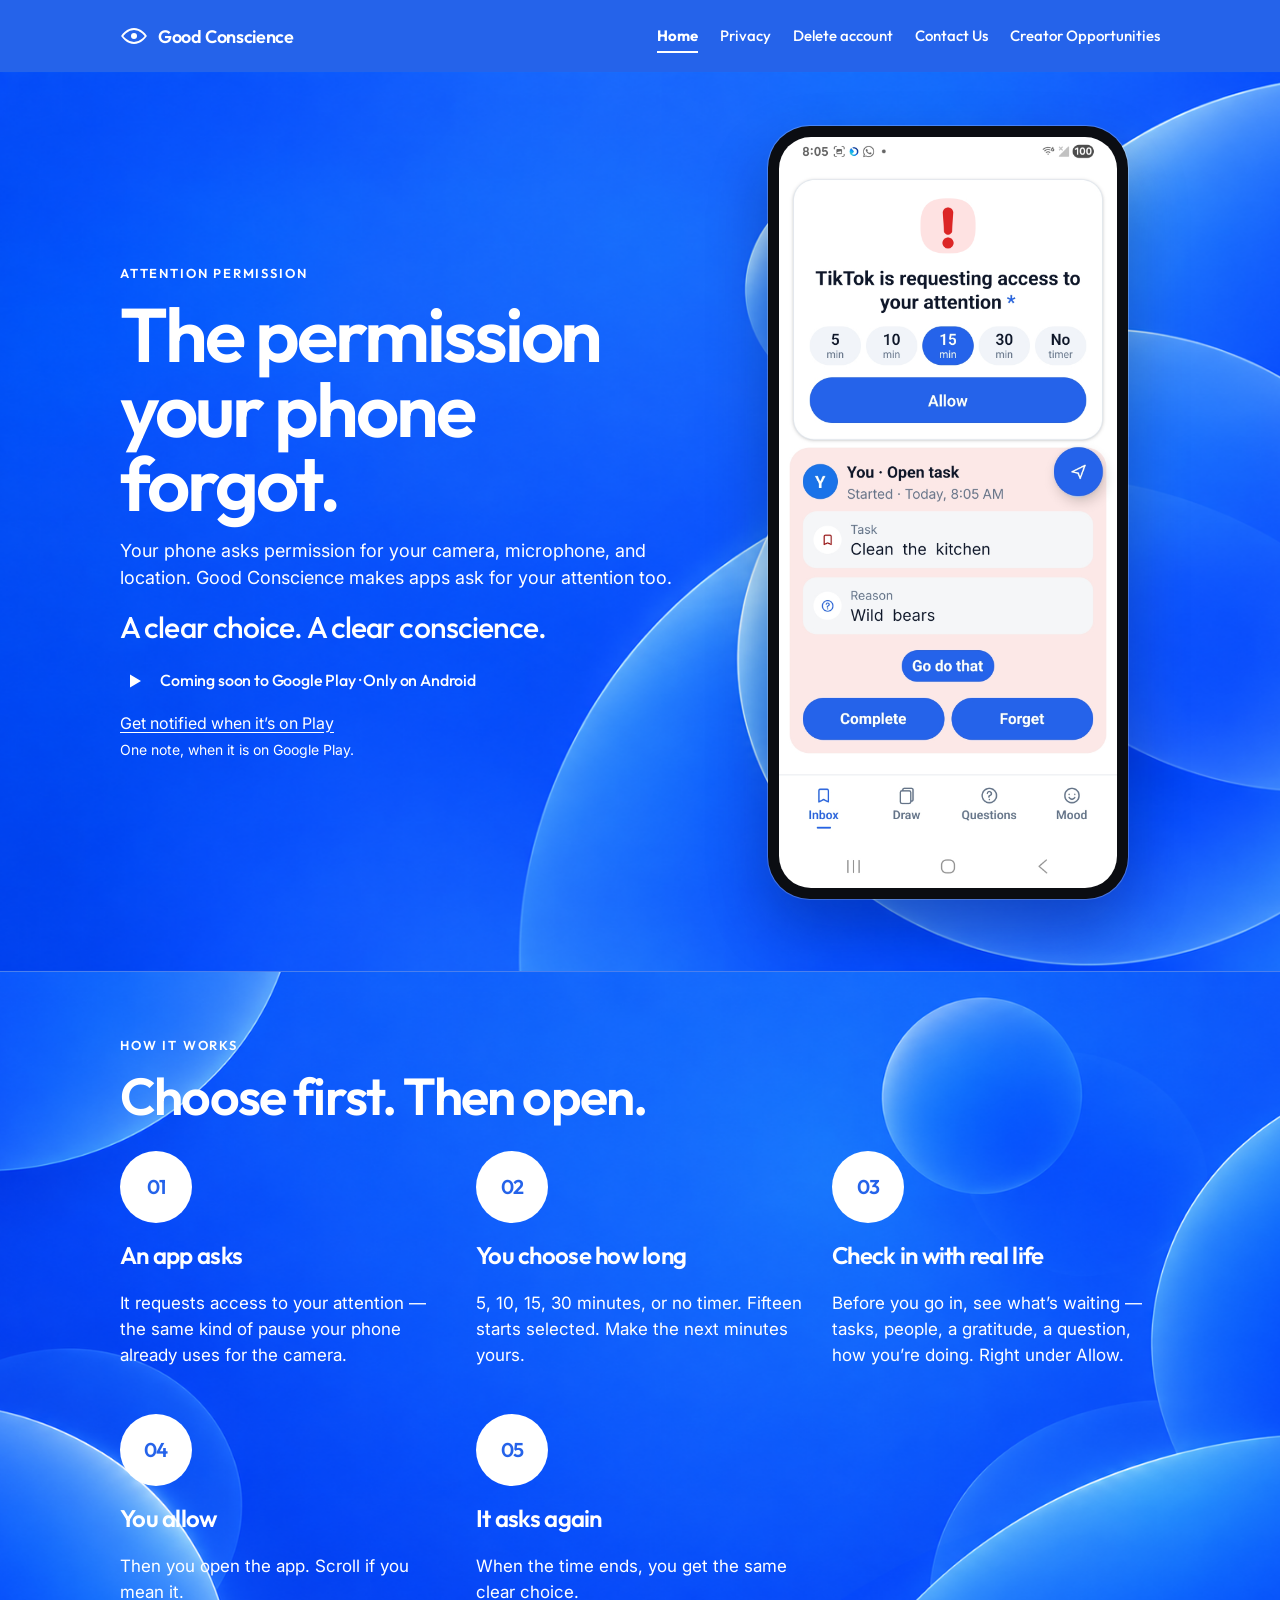
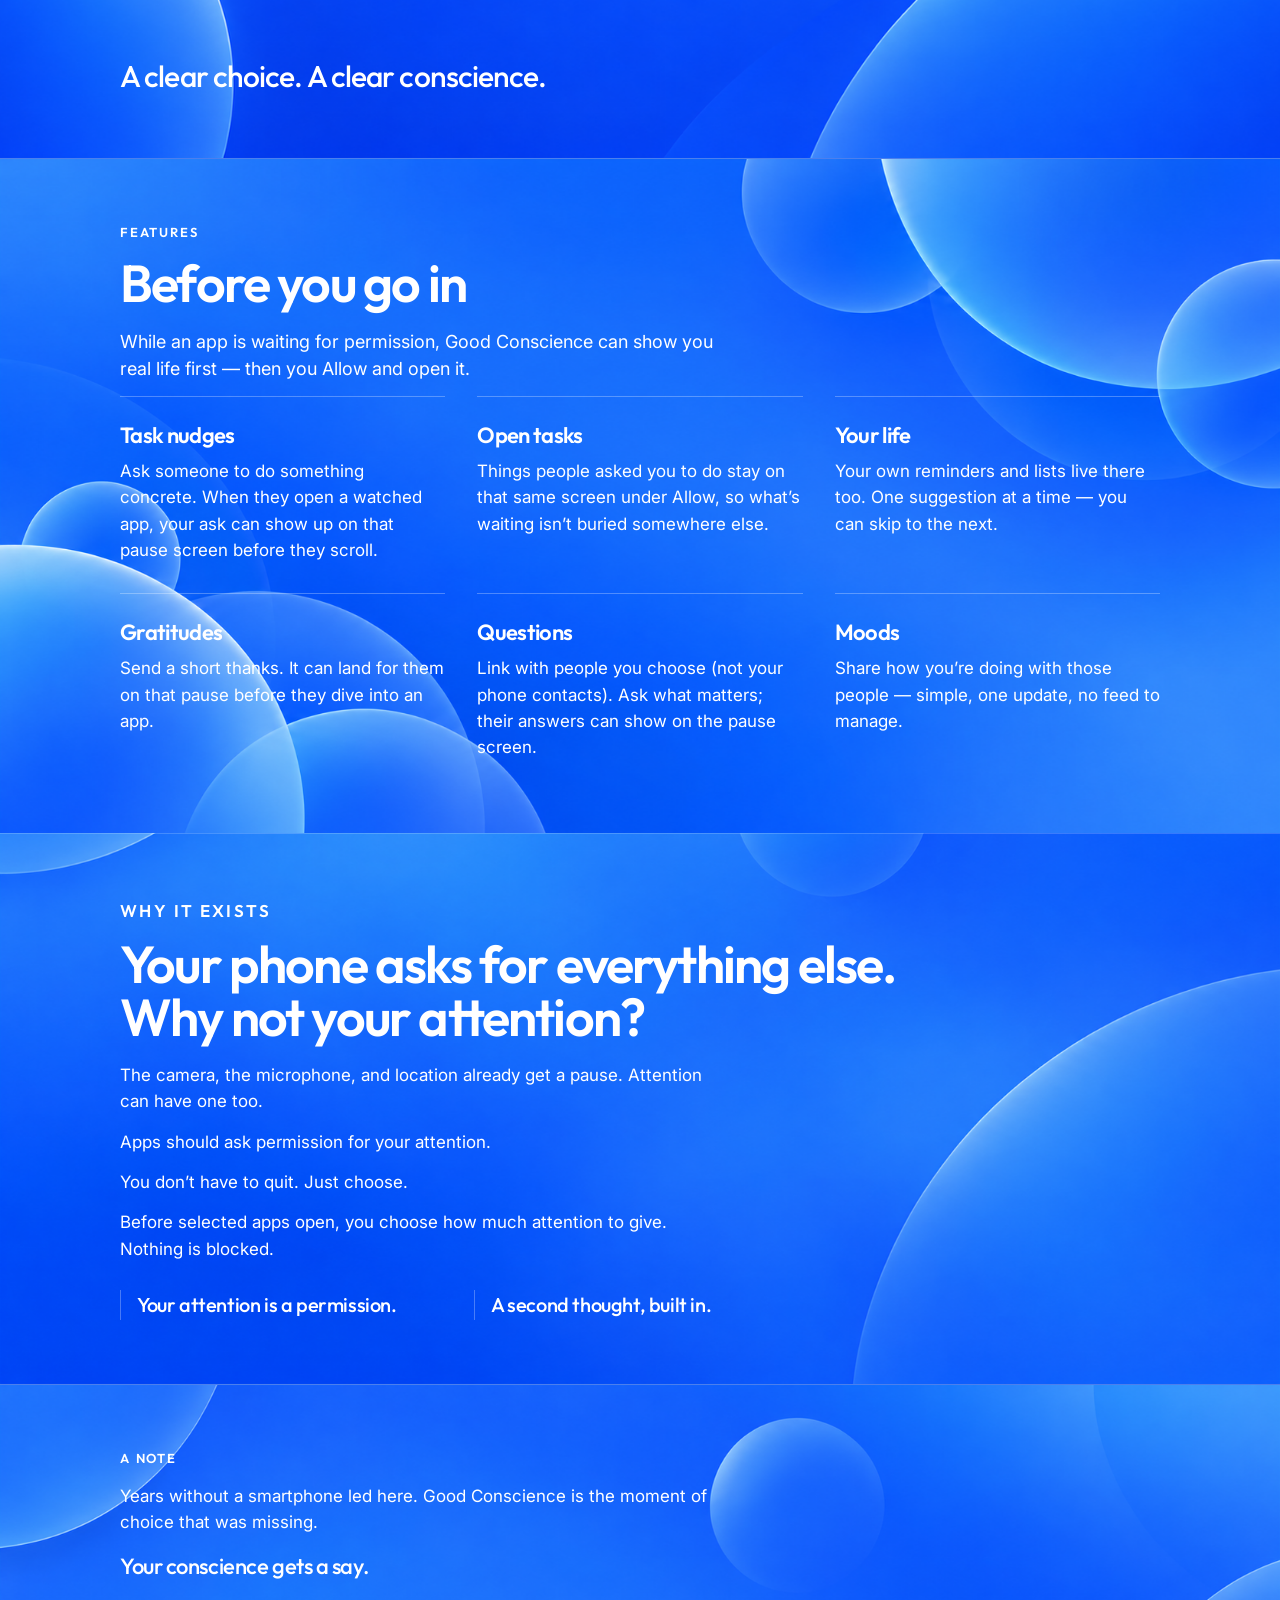
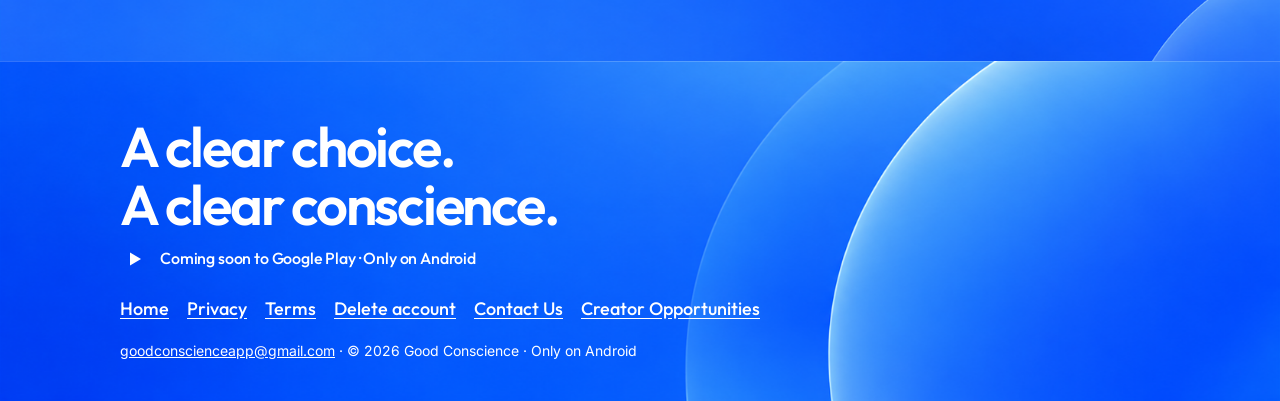
==== commit baff3544: "Restore original HTML entity encoding after footer Terms link" ====
--- a/index.html
+++ b/index.html
@@ -11,7 +11,7 @@
   <link rel="preload" as="image" href="assets/bg/bg-orb-05.png">
   <link rel="preconnect" href="https://fonts.googleapis.com">
   <link rel="preconnect" href="https://fonts.gstatic.com" crossorigin>
-  <link href="https://fonts.googleapis.com/css2?family=Inter:wght@400;500;600&amp;amp;family=Outfit:wght@500;600;700&amp;amp;display=swap" rel="stylesheet">
+  <link href="https://fonts.googleapis.com/css2?family=Inter:wght@400;500;600&amp;family=Outfit:wght@500;600;700&amp;display=swap" rel="stylesheet">
   <link rel="stylesheet" href="css/styles.css">
   <meta property="og:title" content="Good Conscience">
   <meta property="og:description" content="Your phone asks permission for your camera, microphone, and location. Good Conscience makes apps ask for your attention too. A clear choice. A clear conscience. Coming soon to Google Play. Only on Android.">
@@ -47,7 +47,7 @@
         <p class="store"><svg class="play" viewBox="0 0 28 28" aria-hidden="true">
         <path d="M10 7.5v13l11-6.5-11-6.5z" fill="#fff"/>
       </svg> <span>Coming soon to Google Play · Only on Android</span></p>
-        <p class="notify"><a href="mailto:goodconscienceapp@gmail.com?subject=Notify%20me%20when%20Good%20Conscience%20is%20on%20Google%20Play&amp;amp;body=Please%20tell%20me%20when%20Good%20Conscience%20is%20on%20Google%20Play.%0A%0A">Get notified when it’s on Play</a> <span>One note, when it is on Google Play.</span></p>
+        <p class="notify"><a href="mailto:goodconscienceapp@gmail.com?subject=Notify%20me%20when%20Good%20Conscience%20is%20on%20Google%20Play&amp;body=Please%20tell%20me%20when%20Good%20Conscience%20is%20on%20Google%20Play.%0A%0A">Get notified when it’s on Play</a> <span>One note, when it is on Google Play.</span></p>
       </div>
       <figure class="phone">
         <img src="assets/access-screen.png" width="1080" height="2400" alt="Good Conscience access screen. TikTok is requesting access to your attention, with 5, 10, 15, or 30 minutes, or no timer, and Allow. Under that, an open task is expanded: the task, the reason, and Go do that." fetchpriority="high" decoding="async">
